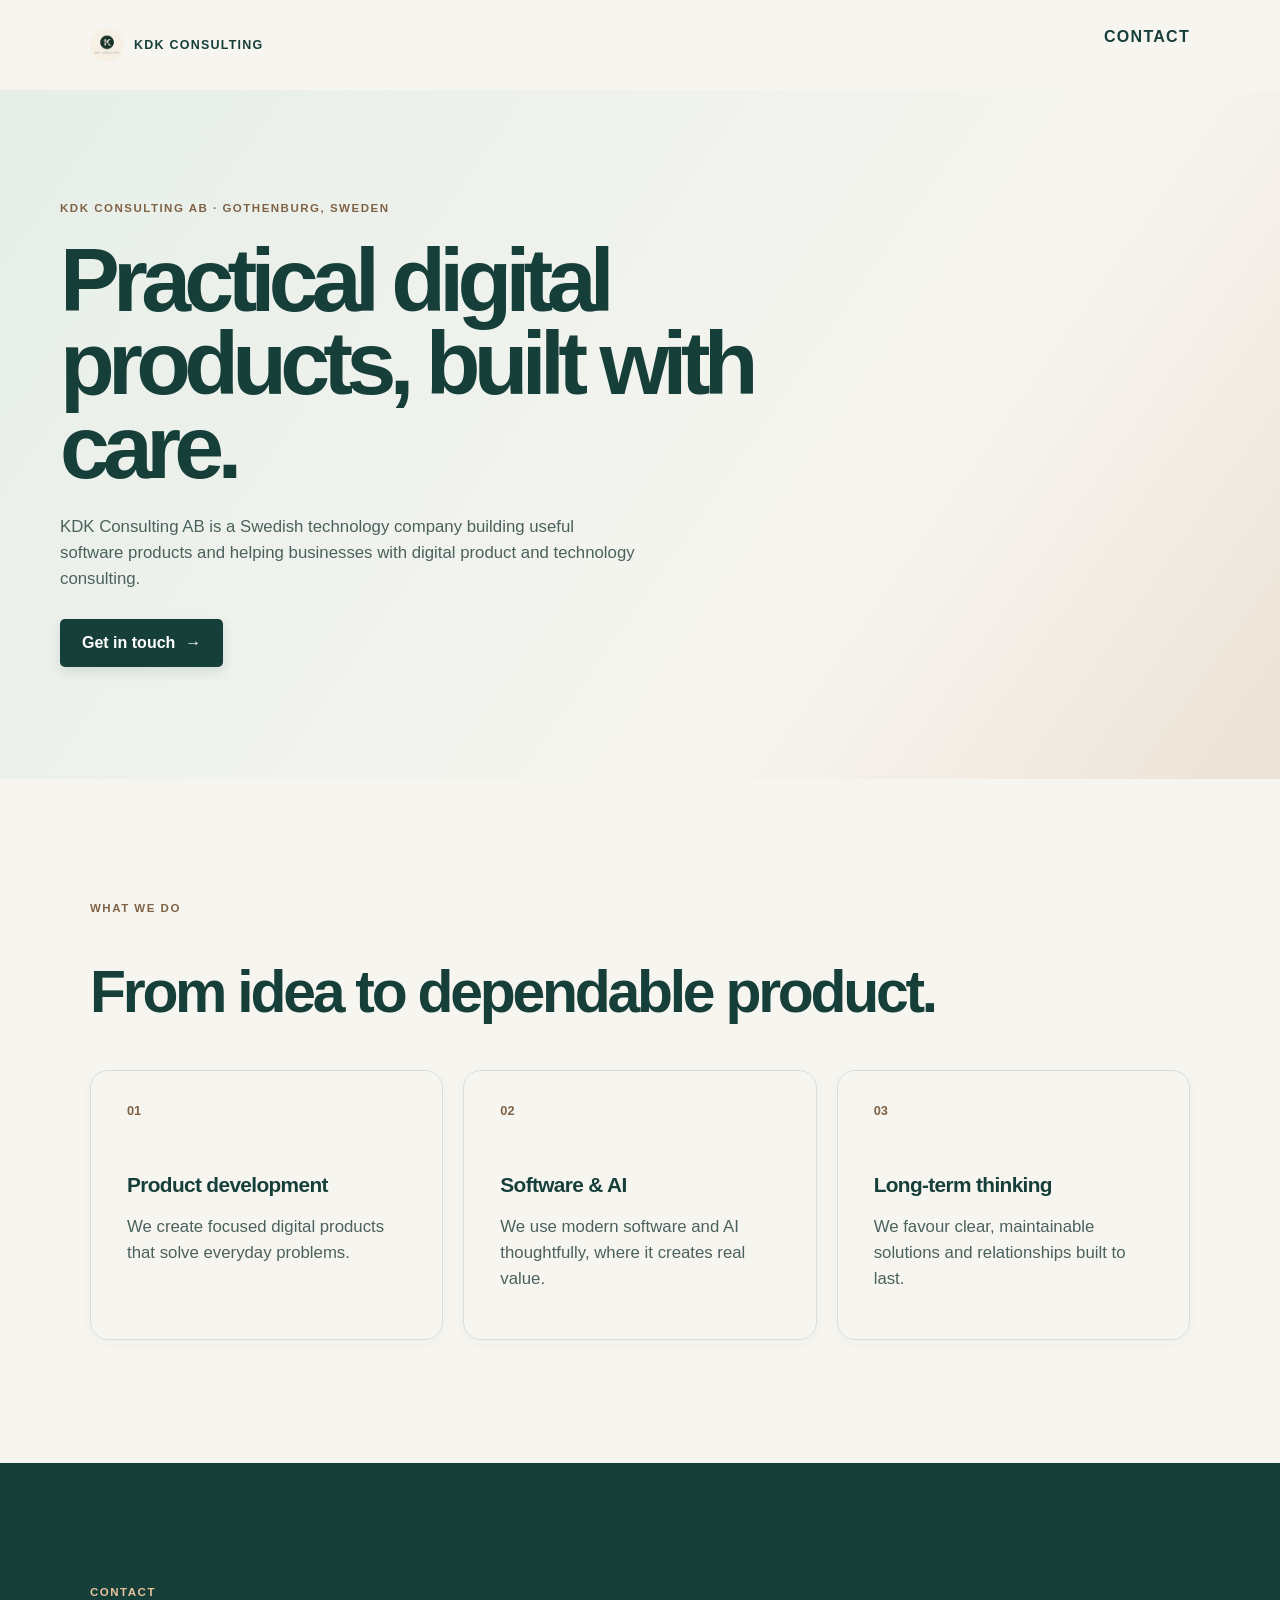
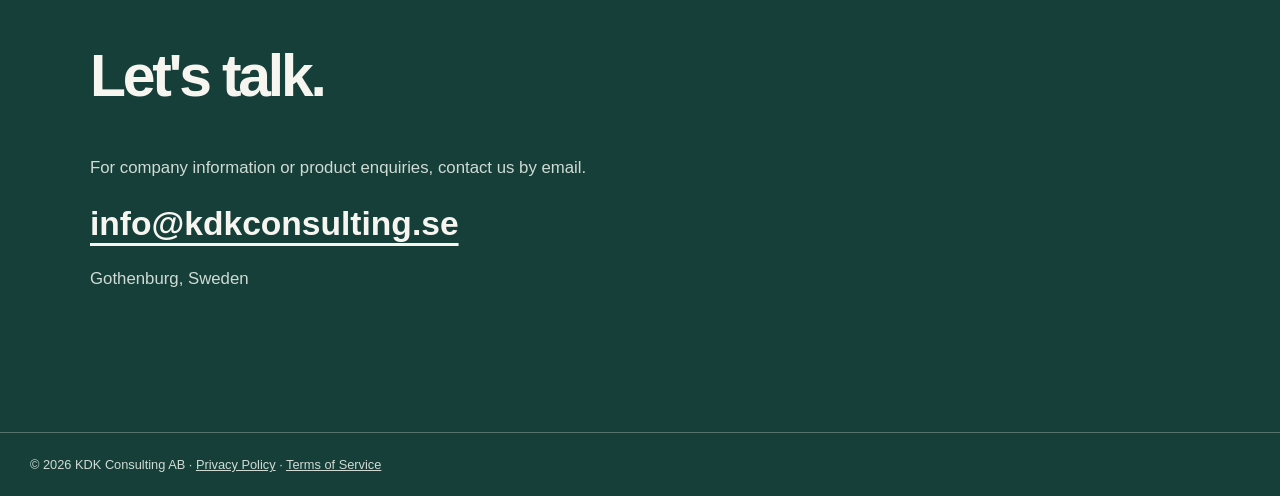
==== docs/index.html @ 3d592407 "Increase service card depth and spacing" ====
<!doctype html>
<html lang="en">
  <head>
    <meta charset="utf-8" />
    <meta name="viewport" content="width=device-width, initial-scale=1" />
    <meta name="description" content="KDK Consulting AB builds practical digital products and provides technology consulting." />
    <title>KDK Consulting AB</title>
    <style>
      :root { color: #173f3a; background: #f7f5f0; font-family: Arial, Helvetica, sans-serif; }
      * { box-sizing: border-box; } html { scroll-behavior: smooth; } body { margin: 0; } .wrap { max-width: 1160px; margin: auto; padding: 28px 30px; }
      nav { position: sticky; top: 0; z-index: 10; display: flex; justify-content: space-between; font-weight: 800; letter-spacing: .08em; transition: background-color 250ms ease, border-color 250ms ease, backdrop-filter 250ms ease, box-shadow 250ms ease; } nav a { color: inherit; text-decoration: none; } .brand{align-items:center;display:inline-flex;gap:10px;font-size:.78rem;letter-spacing:.1em;text-transform:uppercase}.brand img{border-radius:50%;display:block;height:34px;object-fit:cover;width:34px}
      nav.is-scrolled { background: rgb(247 245 240 / 88%); border-bottom: 1px solid rgb(23 63 58 / 15%); box-shadow: 0 10px 30px rgb(23 63 58 / 8%); backdrop-filter: blur(16px); }
      header { min-height: 590px; padding: 112px 30px; background: linear-gradient(125deg,#e6eee8 0%,#f7f5f0 58%,#e7d9c8 100%); background-size: 116% 116%; animation: gradient-drift 18s ease-in-out infinite alternate; }
      header .wrap { padding: 0; } .eyebrow { color: #806346; font-size: .72rem; font-weight: 800; letter-spacing: .13em; }
      h1 { font-size: clamp(3.4rem,7vw,6.4rem); letter-spacing: -.075em; line-height: .93; max-width: 760px; margin: 25px 0; }
      h2 { font-size: clamp(2.2rem,4.6vw,4rem); letter-spacing: -.055em; line-height: 1; } p { color: #4b615e; font-size: 1.05rem; line-height: 1.55; max-width: 580px; }
      .button { align-items:center; display:inline-flex; gap:10px; background:#173f3a; color:white; padding:15px 22px; border-radius:5px; font-weight:700; text-decoration:none; margin-top:10px; box-shadow: 0 5px 12px rgb(23 63 58 / 12%); transition: transform 180ms ease, background-color 180ms ease, box-shadow 180ms ease; }
      .button-arrow { display:inline-block; transition: transform 180ms ease; }.button:hover, .button:focus-visible { background:#10342f; box-shadow: 0 12px 22px rgb(23 63 58 / 23%); transform: translateY(-3px); }.button:hover .button-arrow, .button:focus-visible .button-arrow { transform: translateX(5px); }
      section { padding: 95px 30px; } .grid { display:grid; grid-template-columns:repeat(3,1fr); gap:20px; margin-top:28px; }
      article { min-height:220px; padding:30px 36px; background:rgb(247 245 240 / 70%); border:1px solid #d7ded8; border-radius:18px; box-shadow: 0 4px 14px rgb(23 63 58 / 3%); transition: transform 220ms cubic-bezier(.22,1,.36,1), box-shadow 220ms ease, background-color 220ms ease, border-color 220ms ease; }
      article:hover { background:#fffdfa; border-color:rgb(23 63 58 / 16%); box-shadow: 0 22px 44px rgb(23 63 58 / 15%); transform: translateY(-6px); }
      article span{color:#806346;font-weight:800;font-size:.8rem} h3{margin:54px 0 12px;font-size:1.3rem;letter-spacing:-.03em}
      #contact { background:#173f3a; color:#f7f5f0; } #contact p { color:#cfdbd3; } #contact .eyebrow{color:#e7c39e} .email{color:#f7f5f0;font-size:clamp(1.35rem,3vw,2.1rem);font-weight:700;text-underline-offset:8px}
      footer{background:#173f3a;border-top:1px solid #58726c;color:#cfdbd3;padding:24px 30px;font-size:.8rem}
      .hero-nav, .hero-eyebrow, .hero-headline, .hero-copy, .hero-cta { opacity: 0; animation-fill-mode: both; animation-timing-function: cubic-bezier(.22,1,.36,1); }
      .hero-nav { animation: nav-in 500ms cubic-bezier(.22,1,.36,1) forwards; }
      .hero-eyebrow { animation: hero-rise 700ms cubic-bezier(.22,1,.36,1) 40ms forwards; }
      .hero-headline { animation: hero-headline-in 700ms cubic-bezier(.22,1,.36,1) 80ms forwards; }
      .hero-copy { animation: hero-copy-in 600ms cubic-bezier(.22,1,.36,1) 220ms forwards; }
      .hero-cta { animation: cta-in 500ms cubic-bezier(.22,1,.36,1) 340ms forwards; }
      .reveal { opacity: 0; transform: translateY(48px); transition: opacity 700ms cubic-bezier(.22,1,.36,1), transform 700ms cubic-bezier(.22,1,.36,1); }
      .reveal.is-visible { opacity: 1; transform: translateY(0); }
      .service-card.reveal { transition-delay: var(--reveal-delay, 0ms); }.service-card.reveal.is-visible { transition-delay: 0ms; }.service-card:nth-child(2) { --reveal-delay: 120ms; }.service-card:nth-child(3) { --reveal-delay: 240ms; }
      @keyframes nav-in { from { opacity: 0; transform: translateY(-14px); } to { opacity: 1; transform: translateY(0); } }
      @keyframes hero-rise { from { opacity: 0; transform: translateY(28px); } to { opacity: 1; transform: translateY(0); } }
      @keyframes hero-headline-in { from { opacity: 0; transform: translateY(42px); } to { opacity: 1; transform: translateY(0); } }
      @keyframes hero-copy-in { from { opacity: 0; transform: translateY(28px); } to { opacity: 1; transform: translateY(0); } }
      @keyframes cta-in { from { opacity: 0; transform: translateY(18px) scale(.96); } to { opacity: 1; transform: translateY(0) scale(1); } }
      @keyframes gradient-drift { from { background-position: 42% 45%; } to { background-position: 58% 55%; } }
      @media (prefers-reduced-motion: reduce) { html { scroll-behavior: auto; } *, *::before, *::after { animation-duration: .01ms !important; animation-iteration-count: 1 !important; transition-duration: .01ms !important; } .hero-nav, .hero-eyebrow, .hero-headline, .hero-copy, .hero-cta, .reveal { opacity: 1; transform: none; } }
      @media(max-width:720px){header{min-height:530px;padding:82px 30px}.grid{grid-template-columns:1fr;gap:14px}article,article+article{padding:28px;min-height:170px}h3{margin-top:28px}}
    </style>
  </head>
  <body>
    <nav class="wrap hero-nav"><a class="brand" href="#top" aria-label="KDK Consulting home"><img src="kdk-logo.png" alt="KDK Consulting" /><span>KDK Consulting</span></a><a href="/contact.html">CONTACT</a></nav>
    <header id="top"><div class="wrap"><div class="eyebrow hero-eyebrow">KDK CONSULTING AB · GOTHENBURG, SWEDEN</div><h1 class="hero-headline">Practical digital products, built with care.</h1><p class="hero-copy">KDK Consulting AB is a Swedish technology company building useful software products and helping businesses with digital product and technology consulting.</p><a class="button hero-cta" href="#contact"><span>Get in touch</span><span class="button-arrow" aria-hidden="true">→</span></a></div></header>
    <section><div class="wrap reveal"><div class="eyebrow">WHAT WE DO</div><h2>From idea to dependable product.</h2><div class="grid"><article class="service-card reveal"><span>01</span><h3>Product development</h3><p>We create focused digital products that solve everyday problems.</p></article><article class="service-card reveal"><span>02</span><h3>Software &amp; AI</h3><p>We use modern software and AI thoughtfully, where it creates real value.</p></article><article class="service-card reveal"><span>03</span><h3>Long-term thinking</h3><p>We favour clear, maintainable solutions and relationships built to last.</p></article></div></div></section>
    <section id="contact"><div class="wrap reveal"><div class="eyebrow">CONTACT</div><h2>Let&apos;s talk.</h2><p>For company information or product enquiries, contact us by email.</p><p><a class="email" href="mailto:info@kdkconsulting.se">info@kdkconsulting.se</a></p><p>Gothenburg, Sweden</p></div></section>
    <footer>© 2026 KDK Consulting AB · <a href="/privacy.html" style="color:inherit">Privacy Policy</a> · <a href="/terms.html" style="color:inherit">Terms of Service</a></footer>
    <script>
      const nav = document.querySelector('nav');
      const updateNav = () => nav.classList.toggle('is-scrolled', window.scrollY > 12);
      updateNav();
      window.addEventListener('scroll', updateNav, { passive: true });

      const reduceMotion = window.matchMedia('(prefers-reduced-motion: reduce)').matches;
      if (!reduceMotion && 'IntersectionObserver' in window) {
        const observer = new IntersectionObserver((entries, currentObserver) => {
          entries.forEach((entry) => {
            if (entry.isIntersecting) {
              entry.target.classList.add('is-visible');
              currentObserver.unobserve(entry.target);
            }
          });
        }, { threshold: 0.2 });
        document.querySelectorAll('.reveal').forEach((section) => observer.observe(section));
      } else {
        document.querySelectorAll('.reveal').forEach((section) => section.classList.add('is-visible'));
      }
    </script>
  </body>
</html>
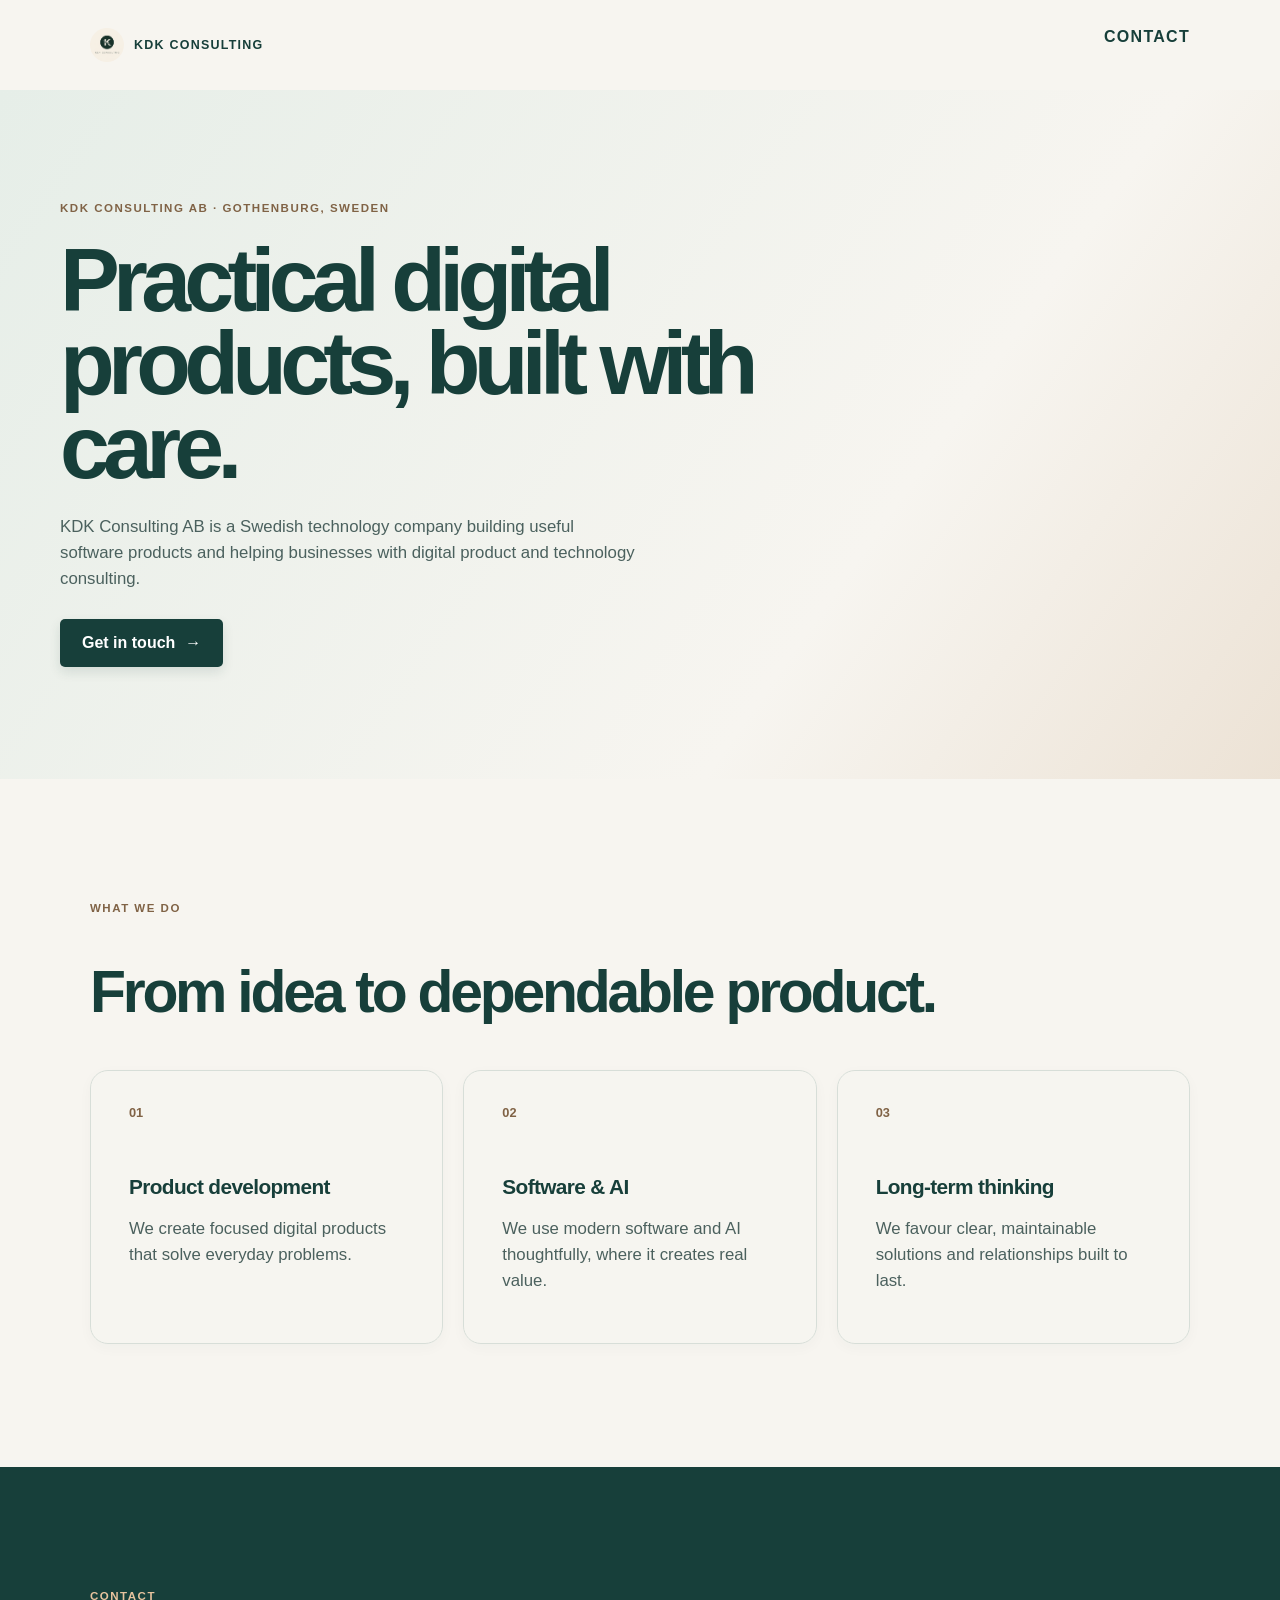
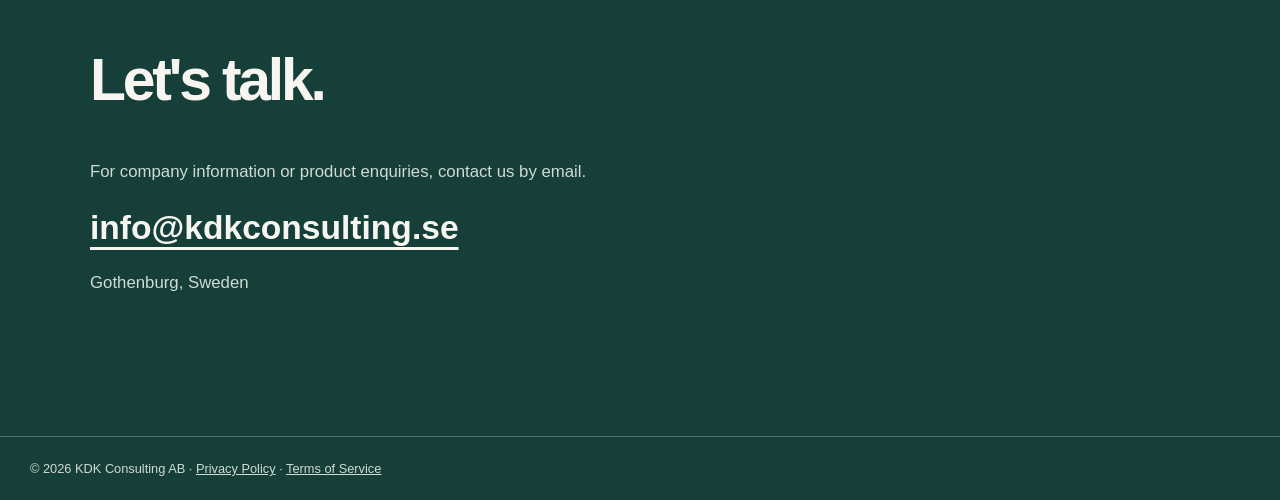
==== commit e5fd1959: "Refine service card interaction" ====
--- a/docs/index.html
+++ b/docs/index.html
@@ -17,8 +17,8 @@
       .button { align-items:center; display:inline-flex; gap:10px; background:#173f3a; color:white; padding:15px 22px; border-radius:5px; font-weight:700; text-decoration:none; margin-top:10px; box-shadow: 0 5px 12px rgb(23 63 58 / 12%); transition: transform 180ms ease, background-color 180ms ease, box-shadow 180ms ease; }
       .button-arrow { display:inline-block; transition: transform 180ms ease; }.button:hover, .button:focus-visible { background:#10342f; box-shadow: 0 12px 22px rgb(23 63 58 / 23%); transform: translateY(-3px); }.button:hover .button-arrow, .button:focus-visible .button-arrow { transform: translateX(5px); }
       section { padding: 95px 30px; } .grid { display:grid; grid-template-columns:repeat(3,1fr); gap:20px; margin-top:28px; }
-      article { min-height:220px; padding:30px 36px; background:rgb(247 245 240 / 70%); border:1px solid #d7ded8; border-radius:18px; box-shadow: 0 4px 14px rgb(23 63 58 / 3%); transition: transform 220ms cubic-bezier(.22,1,.36,1), box-shadow 220ms ease, background-color 220ms ease, border-color 220ms ease; }
-      article:hover { background:#fffdfa; border-color:rgb(23 63 58 / 16%); box-shadow: 0 22px 44px rgb(23 63 58 / 15%); transform: translateY(-6px); }
+      article { min-height:220px; padding:32px 38px; background:rgb(247 245 240 / 78%); border:1px solid #d7ded8; border-radius:18px; box-shadow: 0 4px 14px rgb(23 63 58 / 3%); transition: box-shadow 220ms ease, background-color 220ms ease, border-color 220ms ease; }
+      article:hover { background:#fffdfa; border-color:rgb(23 63 58 / 18%); box-shadow: 0 14px 34px rgb(23 63 58 / 10%); }
       article span{color:#806346;font-weight:800;font-size:.8rem} h3{margin:54px 0 12px;font-size:1.3rem;letter-spacing:-.03em}
       #contact { background:#173f3a; color:#f7f5f0; } #contact p { color:#cfdbd3; } #contact .eyebrow{color:#e7c39e} .email{color:#f7f5f0;font-size:clamp(1.35rem,3vw,2.1rem);font-weight:700;text-underline-offset:8px}
       footer{background:#173f3a;border-top:1px solid #58726c;color:#cfdbd3;padding:24px 30px;font-size:.8rem}
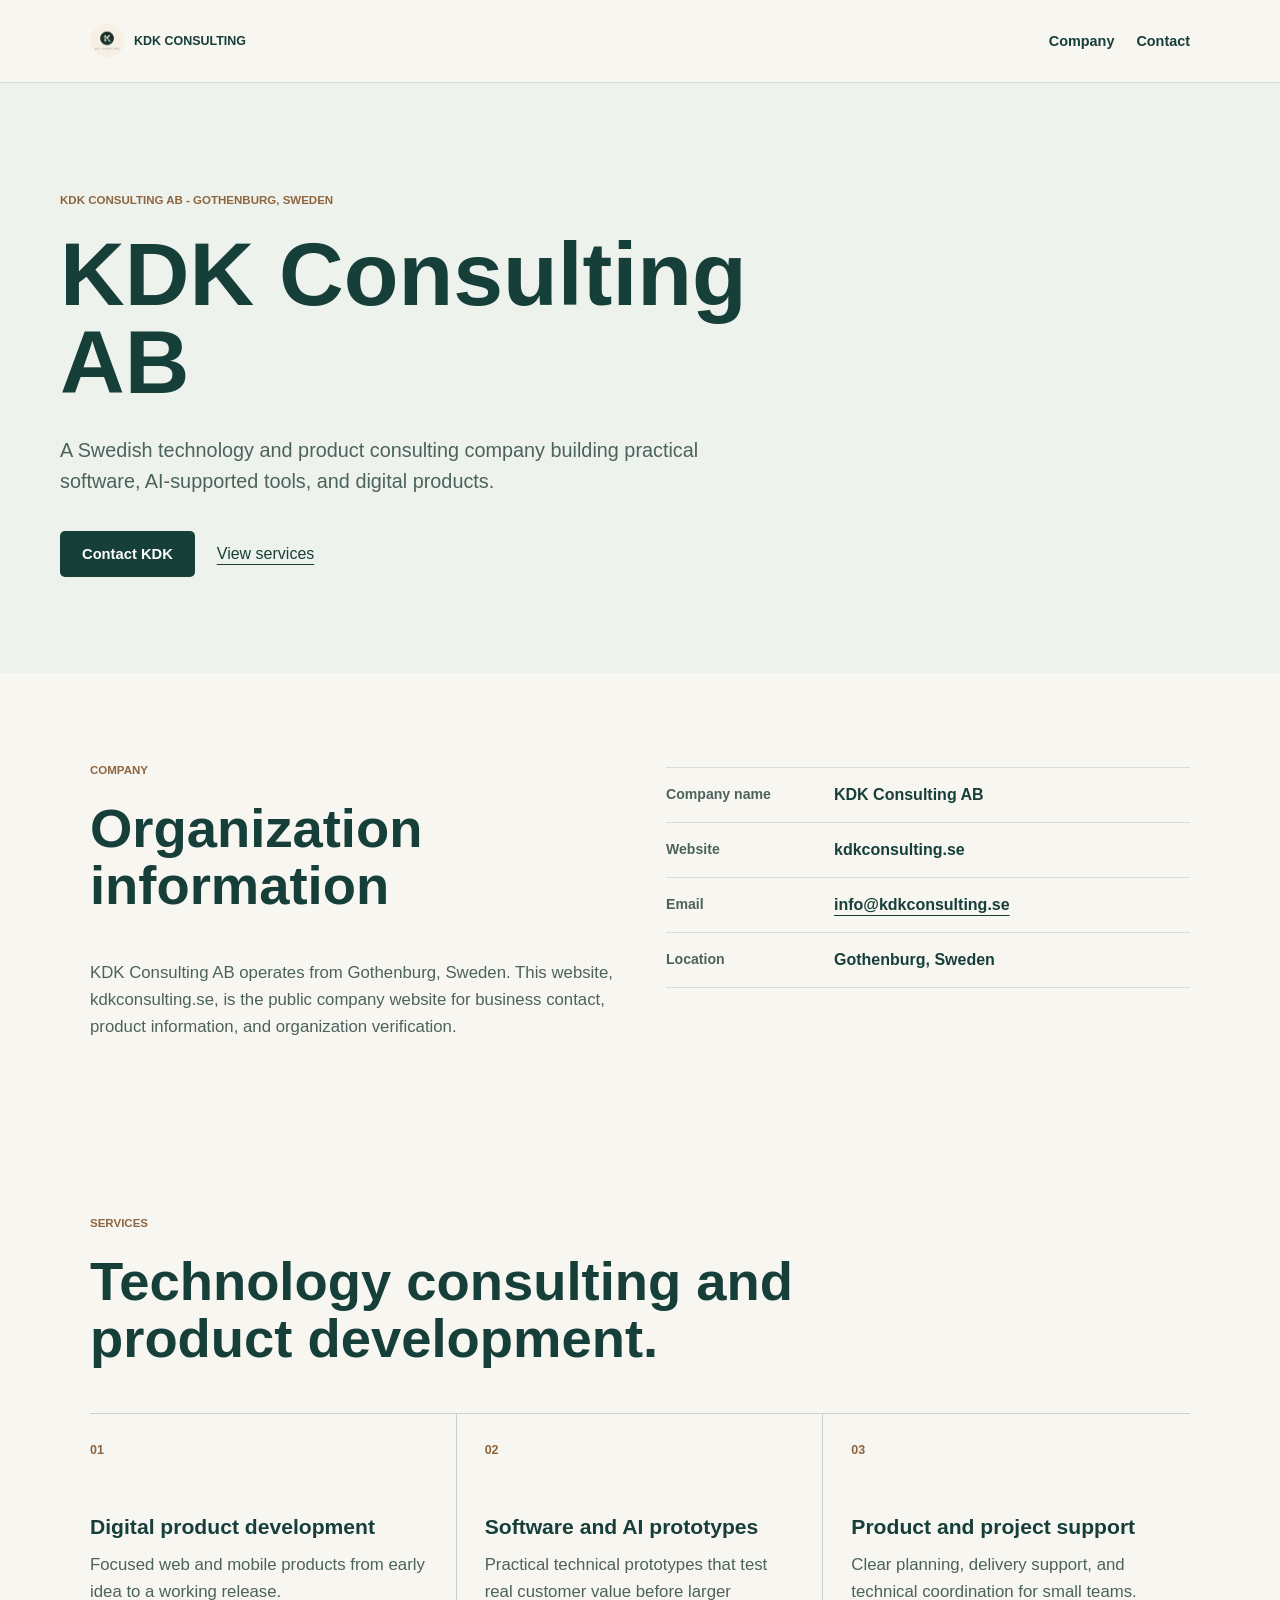
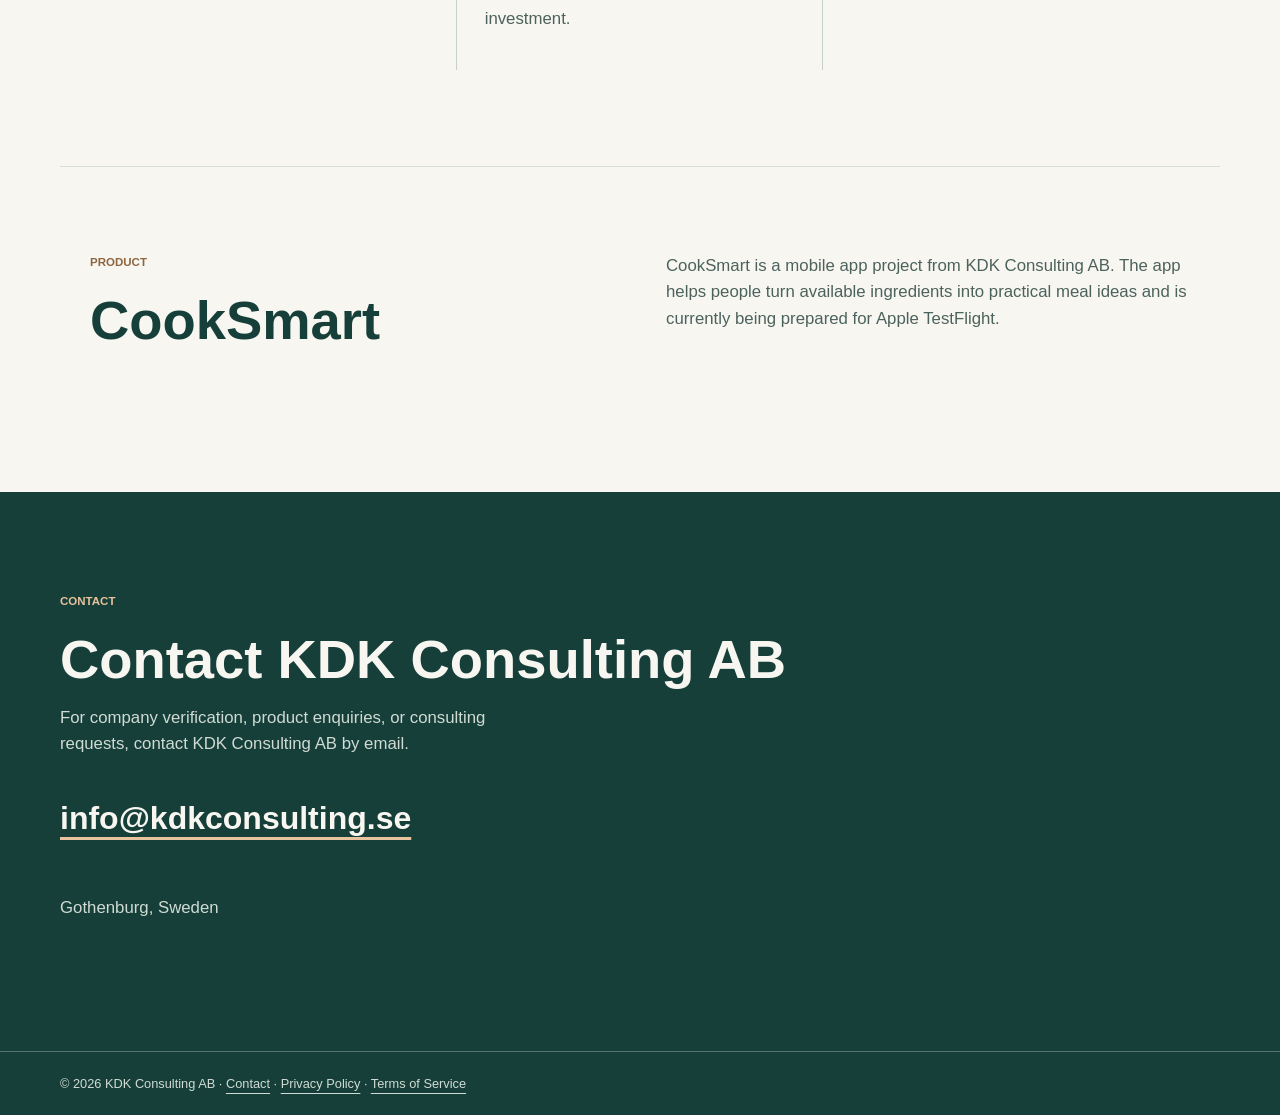
==== commit 57dd31e3: "Improve KDK company website" ====
--- a/docs/index.html
+++ b/docs/index.html
@@ -3,70 +3,268 @@
   <head>
     <meta charset="utf-8" />
     <meta name="viewport" content="width=device-width, initial-scale=1" />
-    <meta name="description" content="KDK Consulting AB builds practical digital products and provides technology consulting." />
+    <meta name="description" content="Public company website for KDK Consulting AB, a Swedish technology and product consulting company based in Gothenburg." />
     <title>KDK Consulting AB</title>
     <style>
-      :root { color: #173f3a; background: #f7f5f0; font-family: Arial, Helvetica, sans-serif; }
-      * { box-sizing: border-box; } html { scroll-behavior: smooth; } body { margin: 0; } .wrap { max-width: 1160px; margin: auto; padding: 28px 30px; }
-      nav { position: sticky; top: 0; z-index: 10; display: flex; justify-content: space-between; font-weight: 800; letter-spacing: .08em; transition: background-color 250ms ease, border-color 250ms ease, backdrop-filter 250ms ease, box-shadow 250ms ease; } nav a { color: inherit; text-decoration: none; } .brand{align-items:center;display:inline-flex;gap:10px;font-size:.78rem;letter-spacing:.1em;text-transform:uppercase}.brand img{border-radius:50%;display:block;height:34px;object-fit:cover;width:34px}
-      nav.is-scrolled { background: rgb(247 245 240 / 88%); border-bottom: 1px solid rgb(23 63 58 / 15%); box-shadow: 0 10px 30px rgb(23 63 58 / 8%); backdrop-filter: blur(16px); }
-      header { min-height: 590px; padding: 112px 30px; background: linear-gradient(125deg,#e6eee8 0%,#f7f5f0 58%,#e7d9c8 100%); background-size: 116% 116%; animation: gradient-drift 18s ease-in-out infinite alternate; }
-      header .wrap { padding: 0; } .eyebrow { color: #806346; font-size: .72rem; font-weight: 800; letter-spacing: .13em; }
-      h1 { font-size: clamp(3.4rem,7vw,6.4rem); letter-spacing: -.075em; line-height: .93; max-width: 760px; margin: 25px 0; }
-      h2 { font-size: clamp(2.2rem,4.6vw,4rem); letter-spacing: -.055em; line-height: 1; } p { color: #4b615e; font-size: 1.05rem; line-height: 1.55; max-width: 580px; }
-      .button { align-items:center; display:inline-flex; gap:10px; background:#173f3a; color:white; padding:15px 22px; border-radius:5px; font-weight:700; text-decoration:none; margin-top:10px; box-shadow: 0 5px 12px rgb(23 63 58 / 12%); transition: transform 180ms ease, background-color 180ms ease, box-shadow 180ms ease; }
-      .button-arrow { display:inline-block; transition: transform 180ms ease; }.button:hover, .button:focus-visible { background:#10342f; box-shadow: 0 12px 22px rgb(23 63 58 / 23%); transform: translateY(-3px); }.button:hover .button-arrow, .button:focus-visible .button-arrow { transform: translateX(5px); }
-      section { padding: 95px 30px; } .grid { display:grid; grid-template-columns:repeat(3,1fr); gap:20px; margin-top:28px; }
-      article { min-height:220px; padding:32px 38px; background:rgb(247 245 240 / 78%); border:1px solid #d7ded8; border-radius:18px; box-shadow: 0 4px 14px rgb(23 63 58 / 3%); transition: box-shadow 220ms ease, background-color 220ms ease, border-color 220ms ease; }
-      article:hover { background:#fffdfa; border-color:rgb(23 63 58 / 18%); box-shadow: 0 14px 34px rgb(23 63 58 / 10%); }
-      article span{color:#806346;font-weight:800;font-size:.8rem} h3{margin:54px 0 12px;font-size:1.3rem;letter-spacing:-.03em}
-      #contact { background:#173f3a; color:#f7f5f0; } #contact p { color:#cfdbd3; } #contact .eyebrow{color:#e7c39e} .email{color:#f7f5f0;font-size:clamp(1.35rem,3vw,2.1rem);font-weight:700;text-underline-offset:8px}
-      footer{background:#173f3a;border-top:1px solid #58726c;color:#cfdbd3;padding:24px 30px;font-size:.8rem}
-      .hero-nav, .hero-eyebrow, .hero-headline, .hero-copy, .hero-cta { opacity: 0; animation-fill-mode: both; animation-timing-function: cubic-bezier(.22,1,.36,1); }
-      .hero-nav { animation: nav-in 500ms cubic-bezier(.22,1,.36,1) forwards; }
-      .hero-eyebrow { animation: hero-rise 700ms cubic-bezier(.22,1,.36,1) 40ms forwards; }
-      .hero-headline { animation: hero-headline-in 700ms cubic-bezier(.22,1,.36,1) 80ms forwards; }
-      .hero-copy { animation: hero-copy-in 600ms cubic-bezier(.22,1,.36,1) 220ms forwards; }
-      .hero-cta { animation: cta-in 500ms cubic-bezier(.22,1,.36,1) 340ms forwards; }
-      .reveal { opacity: 0; transform: translateY(48px); transition: opacity 700ms cubic-bezier(.22,1,.36,1), transform 700ms cubic-bezier(.22,1,.36,1); }
-      .reveal.is-visible { opacity: 1; transform: translateY(0); }
-      .service-card.reveal { transition-delay: var(--reveal-delay, 0ms); }.service-card.reveal.is-visible { transition-delay: 0ms; }.service-card:nth-child(2) { --reveal-delay: 120ms; }.service-card:nth-child(3) { --reveal-delay: 240ms; }
-      @keyframes nav-in { from { opacity: 0; transform: translateY(-14px); } to { opacity: 1; transform: translateY(0); } }
-      @keyframes hero-rise { from { opacity: 0; transform: translateY(28px); } to { opacity: 1; transform: translateY(0); } }
-      @keyframes hero-headline-in { from { opacity: 0; transform: translateY(42px); } to { opacity: 1; transform: translateY(0); } }
-      @keyframes hero-copy-in { from { opacity: 0; transform: translateY(28px); } to { opacity: 1; transform: translateY(0); } }
-      @keyframes cta-in { from { opacity: 0; transform: translateY(18px) scale(.96); } to { opacity: 1; transform: translateY(0) scale(1); } }
-      @keyframes gradient-drift { from { background-position: 42% 45%; } to { background-position: 58% 55%; } }
-      @media (prefers-reduced-motion: reduce) { html { scroll-behavior: auto; } *, *::before, *::after { animation-duration: .01ms !important; animation-iteration-count: 1 !important; transition-duration: .01ms !important; } .hero-nav, .hero-eyebrow, .hero-headline, .hero-copy, .hero-cta, .reveal { opacity: 1; transform: none; } }
-      @media(max-width:720px){header{min-height:530px;padding:82px 30px}.grid{grid-template-columns:1fr;gap:14px}article,article+article{padding:28px;min-height:170px}h3{margin-top:28px}}
+      :root {
+        color: #173f3a;
+        background: #f8f6f1;
+        font-family: Arial, Helvetica, sans-serif;
+        --muted: #4c625d;
+        --line: #d7ded8;
+        --accent: #8d653f;
+      }
+      * { box-sizing: border-box; }
+      html { scroll-behavior: smooth; }
+      body { margin: 0; }
+      a { color: inherit; text-underline-offset: 5px; }
+      nav {
+        align-items: center;
+        display: flex;
+        justify-content: space-between;
+        margin: auto;
+        max-width: 1160px;
+        padding: 24px 30px;
+      }
+      .brand {
+        align-items: center;
+        display: inline-flex;
+        gap: 10px;
+        font-size: .78rem;
+        font-weight: 800;
+        text-decoration: none;
+        text-transform: uppercase;
+      }
+      .brand img {
+        border-radius: 50%;
+        display: block;
+        height: 34px;
+        object-fit: cover;
+        width: 34px;
+      }
+      .nav-actions { align-items: center; display: flex; gap: 22px; }
+      .nav-actions a { font-size: .9rem; font-weight: 700; text-decoration: none; }
+      header {
+        background: #eef2ec;
+        border-top: 1px solid var(--line);
+        min-height: 560px;
+        padding: 108px 30px 96px;
+      }
+      .wrap, header > div, section, footer > div {
+        margin-left: auto;
+        margin-right: auto;
+        max-width: 1160px;
+      }
+      .eyebrow {
+        color: var(--accent);
+        font-size: .72rem;
+        font-weight: 800;
+        margin: 0 0 22px;
+        text-transform: uppercase;
+      }
+      h1, h2, h3, p { margin-top: 0; }
+      h1 {
+        font-size: 5.6rem;
+        line-height: .98;
+        margin-bottom: 28px;
+        max-width: 780px;
+      }
+      h2 {
+        font-size: 3.4rem;
+        line-height: 1.04;
+        margin-bottom: 46px;
+        max-width: 760px;
+      }
+      h3 { font-size: 1.32rem; margin: 57px 0 13px; }
+      p { color: var(--muted); font-size: 1.05rem; line-height: 1.6; }
+      .intro {
+        color: var(--muted);
+        font-size: 1.24rem;
+        line-height: 1.55;
+        margin-bottom: 34px;
+        max-width: 640px;
+      }
+      .hero-actions { align-items: center; display: flex; flex-wrap: wrap; gap: 22px; }
+      .button {
+        background: #173f3a;
+        border-radius: 5px;
+        color: white;
+        display: inline-block;
+        font-size: .92rem;
+        font-weight: 700;
+        padding: 15px 22px;
+        text-decoration: none;
+      }
+      .company {
+        display: grid;
+        gap: 52px;
+        grid-template-columns: 1fr 1fr;
+        padding: 88px 30px 72px;
+      }
+      .company p, .product p { max-width: 620px; }
+      .facts { border-top: 1px solid var(--line); margin: 6px 0 0; }
+      .facts div {
+        border-bottom: 1px solid var(--line);
+        display: grid;
+        gap: 18px;
+        grid-template-columns: 150px 1fr;
+        padding: 18px 0;
+      }
+      .facts dt { color: var(--muted); font-size: .88rem; font-weight: 700; }
+      .facts dd { font-size: 1rem; font-weight: 800; margin: 0; }
+      .services { padding: 84px 30px 96px; }
+      .service-grid {
+        border-top: 1px solid #c7d1c9;
+        display: grid;
+        grid-template-columns: repeat(3, 1fr);
+      }
+      .service-grid article {
+        border-right: 1px solid #c7d1c9;
+        min-height: 245px;
+        padding: 26px 28px 20px 0;
+      }
+      .service-grid article + article { padding-left: 28px; }
+      .service-grid article:last-child { border-right: 0; }
+      .service-grid span { color: var(--accent); font-size: .78rem; font-weight: 800; }
+      .product {
+        border-top: 1px solid var(--line);
+        display: grid;
+        gap: 52px;
+        grid-template-columns: 1fr 1fr;
+        padding: 86px 30px 96px;
+      }
+      #contact {
+        background: #173f3a;
+        color: #f8f6f1;
+        margin: 0;
+        max-width: none;
+        padding: 100px 30px 112px;
+      }
+      #contact > * { margin-left: auto; margin-right: auto; max-width: 1160px; }
+      #contact .eyebrow { color: #e7c39e; }
+      #contact h2 { margin-bottom: 16px; }
+      #contact p { color: #cfdbd3; max-width: 440px; }
+      .email {
+        color: #f8f6f1;
+        display: inline-block;
+        font-size: 2rem;
+        font-weight: 700;
+        margin: 18px auto 34px;
+        text-decoration-color: #e7c39e;
+        text-underline-offset: 8px;
+      }
+      footer {
+        background: #173f3a;
+        border-top: 1px solid #58726c;
+        color: #cfdbd3;
+        font-size: .8rem;
+        padding: 24px 30px;
+      }
+      @media (max-width: 720px) {
+        nav { padding: 20px 24px; }
+        .nav-actions { gap: 14px; }
+        .brand span { display: none; }
+        header { min-height: 500px; padding: 82px 24px 76px; }
+        h1 { font-size: 3.4rem; }
+        h2 { font-size: 2.3rem; }
+        .intro { font-size: 1.12rem; }
+        .company, .product { grid-template-columns: 1fr; gap: 28px; padding: 68px 24px 58px; }
+        .facts div { grid-template-columns: 1fr; gap: 6px; }
+        .services { padding: 68px 24px 76px; }
+        .service-grid { grid-template-columns: 1fr; }
+        .service-grid article, .service-grid article + article {
+          border-bottom: 1px solid #c7d1c9;
+          border-right: 0;
+          min-height: 180px;
+          padding: 24px 0;
+        }
+        .service-grid article:last-child { border-bottom: 0; }
+        h3 { margin-top: 28px; }
+        #contact { padding: 76px 24px 88px; }
+        .email { font-size: 1.38rem; }
+      }
     </style>
   </head>
   <body>
-    <nav class="wrap hero-nav"><a class="brand" href="#top" aria-label="KDK Consulting home"><img src="kdk-logo.png" alt="KDK Consulting" /><span>KDK Consulting</span></a><a href="/contact.html">CONTACT</a></nav>
-    <header id="top"><div class="wrap"><div class="eyebrow hero-eyebrow">KDK CONSULTING AB · GOTHENBURG, SWEDEN</div><h1 class="hero-headline">Practical digital products, built with care.</h1><p class="hero-copy">KDK Consulting AB is a Swedish technology company building useful software products and helping businesses with digital product and technology consulting.</p><a class="button hero-cta" href="#contact"><span>Get in touch</span><span class="button-arrow" aria-hidden="true">→</span></a></div></header>
-    <section><div class="wrap reveal"><div class="eyebrow">WHAT WE DO</div><h2>From idea to dependable product.</h2><div class="grid"><article class="service-card reveal"><span>01</span><h3>Product development</h3><p>We create focused digital products that solve everyday problems.</p></article><article class="service-card reveal"><span>02</span><h3>Software &amp; AI</h3><p>We use modern software and AI thoughtfully, where it creates real value.</p></article><article class="service-card reveal"><span>03</span><h3>Long-term thinking</h3><p>We favour clear, maintainable solutions and relationships built to last.</p></article></div></div></section>
-    <section id="contact"><div class="wrap reveal"><div class="eyebrow">CONTACT</div><h2>Let&apos;s talk.</h2><p>For company information or product enquiries, contact us by email.</p><p><a class="email" href="mailto:info@kdkconsulting.se">info@kdkconsulting.se</a></p><p>Gothenburg, Sweden</p></div></section>
-    <footer>© 2026 KDK Consulting AB · <a href="/privacy.html" style="color:inherit">Privacy Policy</a> · <a href="/terms.html" style="color:inherit">Terms of Service</a></footer>
-    <script>
-      const nav = document.querySelector('nav');
-      const updateNav = () => nav.classList.toggle('is-scrolled', window.scrollY > 12);
-      updateNav();
-      window.addEventListener('scroll', updateNav, { passive: true });
-
-      const reduceMotion = window.matchMedia('(prefers-reduced-motion: reduce)').matches;
-      if (!reduceMotion && 'IntersectionObserver' in window) {
-        const observer = new IntersectionObserver((entries, currentObserver) => {
-          entries.forEach((entry) => {
-            if (entry.isIntersecting) {
-              entry.target.classList.add('is-visible');
-              currentObserver.unobserve(entry.target);
-            }
-          });
-        }, { threshold: 0.2 });
-        document.querySelectorAll('.reveal').forEach((section) => observer.observe(section));
-      } else {
-        document.querySelectorAll('.reveal').forEach((section) => section.classList.add('is-visible'));
-      }
-    </script>
+    <nav>
+      <a class="brand" href="/" aria-label="KDK Consulting home">
+        <img src="kdk-logo.png" alt="KDK Consulting" />
+        <span>KDK Consulting</span>
+      </a>
+      <div class="nav-actions">
+        <a href="#company">Company</a>
+        <a href="#contact">Contact</a>
+      </div>
+    </nav>
+
+    <header id="top">
+      <div>
+        <p class="eyebrow">KDK Consulting AB - Gothenburg, Sweden</p>
+        <h1>KDK Consulting AB</h1>
+        <p class="intro">A Swedish technology and product consulting company building practical software, AI-supported tools, and digital products.</p>
+        <div class="hero-actions">
+          <a class="button" href="#contact">Contact KDK</a>
+          <a href="#work">View services</a>
+        </div>
+      </div>
+    </header>
+
+    <section id="company" class="company" aria-labelledby="company-heading">
+      <div>
+        <p class="eyebrow">Company</p>
+        <h2 id="company-heading">Organization information</h2>
+        <p>KDK Consulting AB operates from Gothenburg, Sweden. This website, kdkconsulting.se, is the public company website for business contact, product information, and organization verification.</p>
+      </div>
+      <dl class="facts" aria-label="Company facts">
+        <div><dt>Company name</dt><dd>KDK Consulting AB</dd></div>
+        <div><dt>Website</dt><dd>kdkconsulting.se</dd></div>
+        <div><dt>Email</dt><dd><a href="mailto:info@kdkconsulting.se">info@kdkconsulting.se</a></dd></div>
+        <div><dt>Location</dt><dd>Gothenburg, Sweden</dd></div>
+      </dl>
+    </section>
+
+    <section id="work" class="services" aria-labelledby="services-heading">
+      <p class="eyebrow">Services</p>
+      <h2 id="services-heading">Technology consulting and product development.</h2>
+      <div class="service-grid">
+        <article>
+          <span>01</span>
+          <h3>Digital product development</h3>
+          <p>Focused web and mobile products from early idea to a working release.</p>
+        </article>
+        <article>
+          <span>02</span>
+          <h3>Software and AI prototypes</h3>
+          <p>Practical technical prototypes that test real customer value before larger investment.</p>
+        </article>
+        <article>
+          <span>03</span>
+          <h3>Product and project support</h3>
+          <p>Clear planning, delivery support, and technical coordination for small teams.</p>
+        </article>
+      </div>
+    </section>
+
+    <section class="product" aria-labelledby="product-heading">
+      <div>
+        <p class="eyebrow">Product</p>
+        <h2 id="product-heading">CookSmart</h2>
+      </div>
+      <p>CookSmart is a mobile app project from KDK Consulting AB. The app helps people turn available ingredients into practical meal ideas and is currently being prepared for Apple TestFlight.</p>
+    </section>
+
+    <section id="contact" aria-labelledby="contact-heading">
+      <div>
+        <p class="eyebrow">Contact</p>
+        <h2 id="contact-heading">Contact KDK Consulting AB</h2>
+        <p>For company verification, product enquiries, or consulting requests, contact KDK Consulting AB by email.</p>
+        <p><a class="email" href="mailto:info@kdkconsulting.se">info@kdkconsulting.se</a></p>
+        <p>Gothenburg, Sweden</p>
+      </div>
+    </section>
+
+    <footer>
+      <div>© 2026 KDK Consulting AB · <a href="/contact.html">Contact</a> · <a href="/privacy.html">Privacy Policy</a> · <a href="/terms.html">Terms of Service</a></div>
+    </footer>
   </body>
 </html>
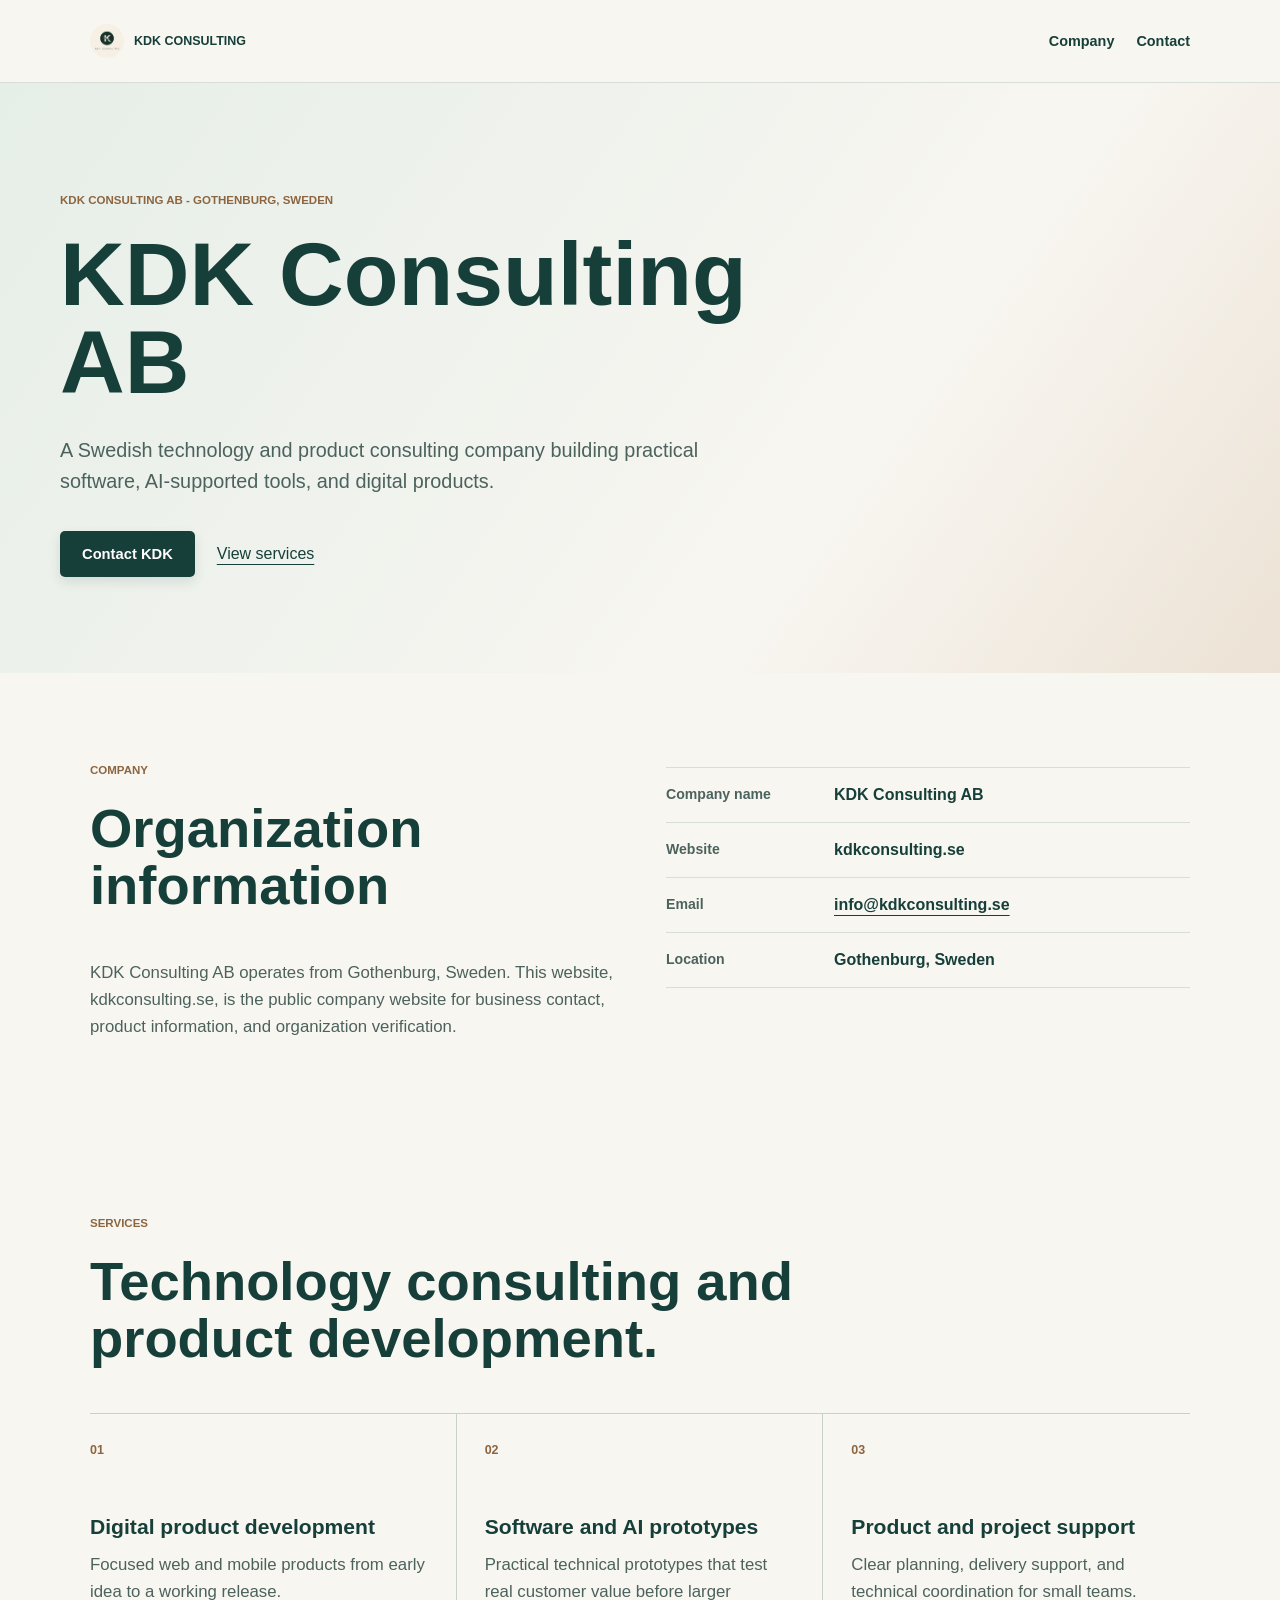
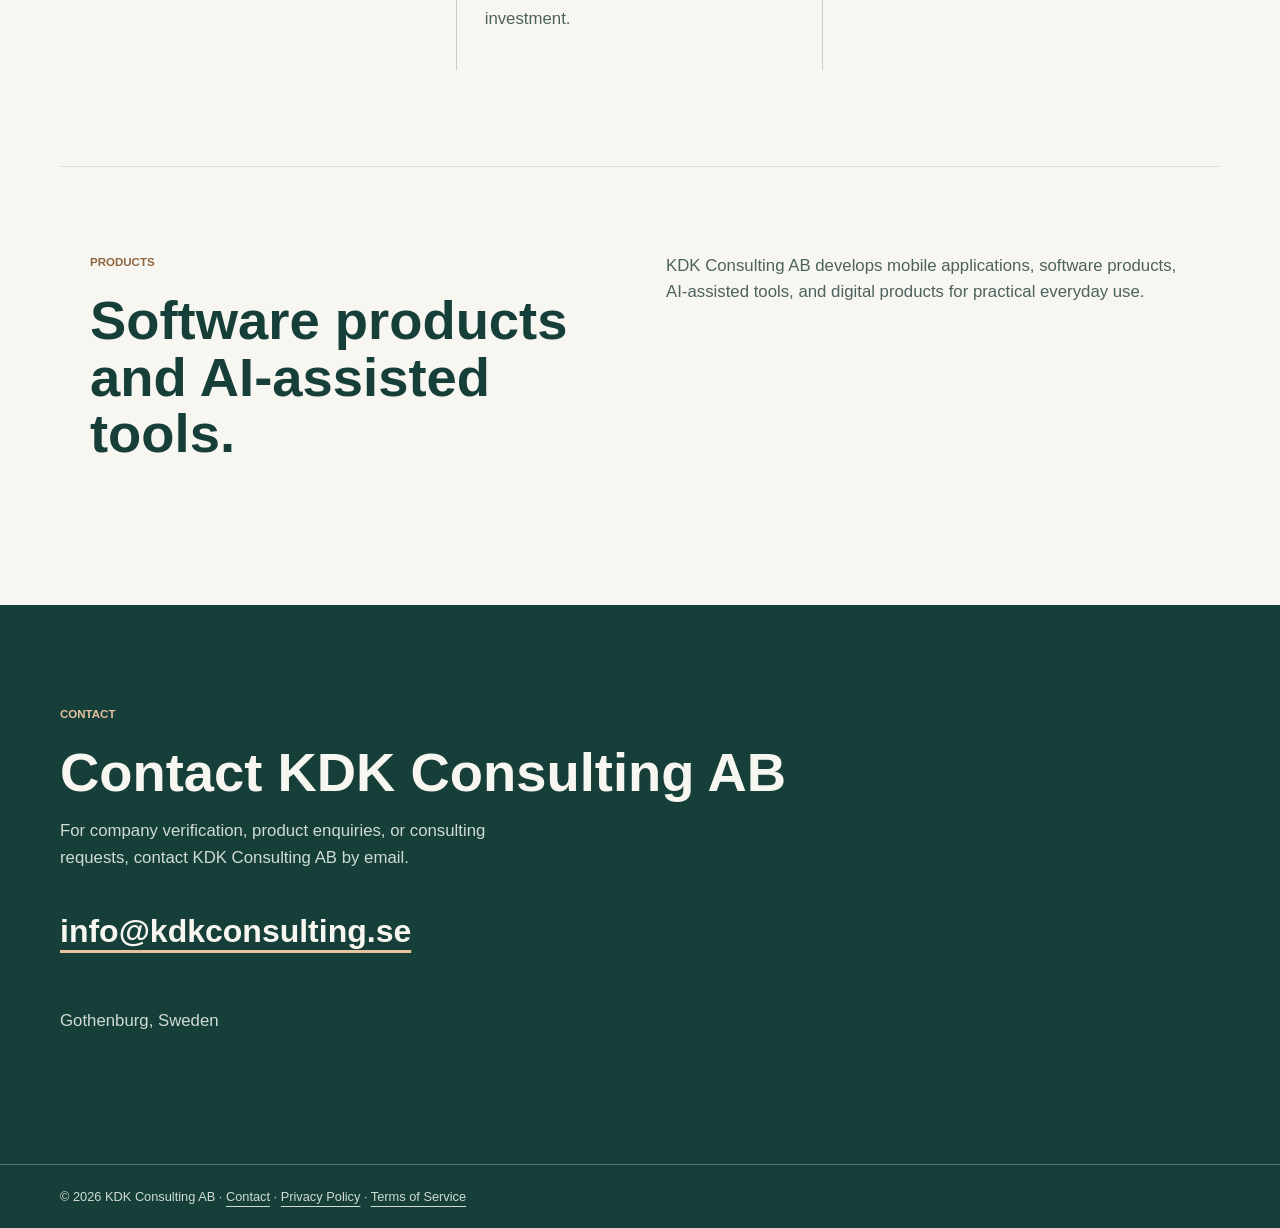
==== commit 5395f3c8: "Remove product reference and restore site motion" ====
--- a/docs/index.html
+++ b/docs/index.html
@@ -22,9 +22,21 @@
         align-items: center;
         display: flex;
         justify-content: space-between;
+        left: 0;
         margin: auto;
-        max-width: 1160px;
-        padding: 24px 30px;
+        max-width: none;
+        padding: 24px max(30px, calc((100vw - 1160px) / 2 + 30px));
+        position: sticky;
+        right: 0;
+        top: 0;
+        transition: background-color 250ms ease, border-color 250ms ease, backdrop-filter 250ms ease, box-shadow 250ms ease;
+        z-index: 10;
+      }
+      nav.is-scrolled {
+        background: rgb(248 246 241 / 88%);
+        border-bottom: 1px solid rgb(23 63 58 / 15%);
+        box-shadow: 0 10px 30px rgb(23 63 58 / 8%);
+        backdrop-filter: blur(16px);
       }
       .brand {
         align-items: center;
@@ -45,7 +57,8 @@
       .nav-actions { align-items: center; display: flex; gap: 22px; }
       .nav-actions a { font-size: .9rem; font-weight: 700; text-decoration: none; }
       header {
-        background: #eef2ec;
+        background: linear-gradient(125deg, #e6eee8 0%, #f8f6f1 58%, #e7d9c8 100%);
+        background-size: 115% 115%;
         border-top: 1px solid var(--line);
         min-height: 560px;
         padding: 108px 30px 96px;
@@ -94,6 +107,13 @@
         font-weight: 700;
         padding: 15px 22px;
         text-decoration: none;
+        box-shadow: 0 5px 12px rgb(23 63 58 / 12%);
+        transition: transform 200ms ease, background-color 200ms ease, box-shadow 200ms ease;
+      }
+      .button:hover, .button:focus-visible {
+        background: #10342f;
+        box-shadow: 0 12px 22px rgb(23 63 58 / 23%);
+        transform: translateY(-3px);
       }
       .company {
         display: grid;
@@ -122,6 +142,12 @@
         border-right: 1px solid #c7d1c9;
         min-height: 245px;
         padding: 26px 28px 20px 0;
+        transition: border-color 220ms ease, box-shadow 220ms ease, transform 220ms ease;
+      }
+      .service-grid article:hover {
+        border-color: rgb(23 63 58 / 28%);
+        box-shadow: 0 14px 34px rgb(23 63 58 / 10%);
+        transform: translateY(-5px);
       }
       .service-grid article + article { padding-left: 28px; }
       .service-grid article:last-child { border-right: 0; }
@@ -159,6 +185,60 @@
         color: #cfdbd3;
         font-size: .8rem;
         padding: 24px 30px;
+      }
+      .hero-eyebrow, .hero-headline, .hero-copy, .hero-cta {
+        animation-fill-mode: both;
+        animation-timing-function: cubic-bezier(.22, 1, .36, 1);
+      }
+      nav { animation: nav-in 500ms cubic-bezier(.22, 1, .36, 1) both; }
+      .hero-headline { animation: headline-in 750ms cubic-bezier(.22, 1, .36, 1) both; }
+      .hero-copy { animation: copy-in 650ms cubic-bezier(.22, 1, .36, 1) 140ms both; }
+      .hero-cta { animation: cta-in 550ms cubic-bezier(.22, 1, .36, 1) 280ms both; }
+      .motion-ready header { animation: gradient-drift 22s ease-in-out infinite alternate; }
+      .motion-ready .reveal, .motion-ready .reveal-item {
+        opacity: 0;
+        transform: translateY(50px);
+        transition: opacity 700ms cubic-bezier(.22, 1, .36, 1), transform 700ms cubic-bezier(.22, 1, .36, 1);
+      }
+      .motion-ready .reveal.is-visible, .motion-ready .reveal-item.is-visible {
+        opacity: 1;
+        transform: translateY(0);
+      }
+      .motion-ready .service-card.reveal-item.is-visible:hover { transform: translateY(-5px); }
+      .motion-ready .service-card.reveal-item:nth-child(2) { transition-delay: 110ms; }
+      .motion-ready .service-card.reveal-item:nth-child(3) { transition-delay: 220ms; }
+      .motion-ready .facts .reveal-item:nth-child(2) { transition-delay: 110ms; }
+      .motion-ready .facts .reveal-item:nth-child(3) { transition-delay: 220ms; }
+      .motion-ready .facts .reveal-item:nth-child(4) { transition-delay: 330ms; }
+      @keyframes nav-in {
+        from { opacity: 0; transform: translateY(-16px); }
+        to { opacity: 1; transform: translateY(0); }
+      }
+      @keyframes headline-in {
+        from { opacity: 0; transform: translateY(45px); }
+        to { opacity: 1; transform: translateY(0); }
+      }
+      @keyframes copy-in {
+        from { opacity: 0; transform: translateY(30px); }
+        to { opacity: 1; transform: translateY(0); }
+      }
+      @keyframes cta-in {
+        from { opacity: 0; transform: translateY(20px) scale(.96); }
+        to { opacity: 1; transform: translateY(0) scale(1); }
+      }
+      @keyframes gradient-drift {
+        from { background-position: 42% 45%; }
+        to { background-position: 57% 55%; }
+      }
+      @media (prefers-reduced-motion: reduce) {
+        html { scroll-behavior: auto; }
+        *, *::before, *::after {
+          animation-duration: .01ms !important;
+          animation-iteration-count: 1 !important;
+          transition-duration: .01ms !important;
+        }
+        .reveal, .reveal-item { opacity: 1 !important; transform: none !important; }
+        nav, .hero-eyebrow, .hero-headline, .hero-copy, .hero-cta, header { animation: none !important; }
       }
       @media (max-width: 720px) {
         nav { padding: 20px 24px; }
@@ -184,6 +264,11 @@
         .email { font-size: 1.38rem; }
       }
     </style>
+    <script>
+      if (!window.matchMedia('(prefers-reduced-motion: reduce)').matches) {
+        document.documentElement.classList.add('motion-ready');
+      }
+    </script>
   </head>
   <body>
     <nav>
@@ -199,45 +284,45 @@
 
     <header id="top">
       <div>
-        <p class="eyebrow">KDK Consulting AB - Gothenburg, Sweden</p>
-        <h1>KDK Consulting AB</h1>
-        <p class="intro">A Swedish technology and product consulting company building practical software, AI-supported tools, and digital products.</p>
-        <div class="hero-actions">
+        <p class="eyebrow hero-eyebrow">KDK Consulting AB - Gothenburg, Sweden</p>
+        <h1 class="hero-headline">KDK Consulting AB</h1>
+        <p class="intro hero-copy">A Swedish technology and product consulting company building practical software, AI-supported tools, and digital products.</p>
+        <div class="hero-actions hero-cta">
           <a class="button" href="#contact">Contact KDK</a>
           <a href="#work">View services</a>
         </div>
       </div>
     </header>
 
-    <section id="company" class="company" aria-labelledby="company-heading">
+    <section id="company" class="company reveal" aria-labelledby="company-heading">
       <div>
         <p class="eyebrow">Company</p>
         <h2 id="company-heading">Organization information</h2>
         <p>KDK Consulting AB operates from Gothenburg, Sweden. This website, kdkconsulting.se, is the public company website for business contact, product information, and organization verification.</p>
       </div>
       <dl class="facts" aria-label="Company facts">
-        <div><dt>Company name</dt><dd>KDK Consulting AB</dd></div>
-        <div><dt>Website</dt><dd>kdkconsulting.se</dd></div>
-        <div><dt>Email</dt><dd><a href="mailto:info@kdkconsulting.se">info@kdkconsulting.se</a></dd></div>
-        <div><dt>Location</dt><dd>Gothenburg, Sweden</dd></div>
+        <div class="reveal-item"><dt>Company name</dt><dd>KDK Consulting AB</dd></div>
+        <div class="reveal-item"><dt>Website</dt><dd>kdkconsulting.se</dd></div>
+        <div class="reveal-item"><dt>Email</dt><dd><a href="mailto:info@kdkconsulting.se">info@kdkconsulting.se</a></dd></div>
+        <div class="reveal-item"><dt>Location</dt><dd>Gothenburg, Sweden</dd></div>
       </dl>
     </section>
 
-    <section id="work" class="services" aria-labelledby="services-heading">
+    <section id="work" class="services reveal" aria-labelledby="services-heading">
       <p class="eyebrow">Services</p>
       <h2 id="services-heading">Technology consulting and product development.</h2>
       <div class="service-grid">
-        <article>
+        <article class="service-card reveal-item">
           <span>01</span>
           <h3>Digital product development</h3>
           <p>Focused web and mobile products from early idea to a working release.</p>
         </article>
-        <article>
+        <article class="service-card reveal-item">
           <span>02</span>
           <h3>Software and AI prototypes</h3>
           <p>Practical technical prototypes that test real customer value before larger investment.</p>
         </article>
-        <article>
+        <article class="service-card reveal-item">
           <span>03</span>
           <h3>Product and project support</h3>
           <p>Clear planning, delivery support, and technical coordination for small teams.</p>
@@ -245,15 +330,15 @@
       </div>
     </section>
 
-    <section class="product" aria-labelledby="product-heading">
+    <section class="product reveal" aria-labelledby="product-heading">
       <div>
-        <p class="eyebrow">Product</p>
-        <h2 id="product-heading">CookSmart</h2>
-      </div>
-      <p>CookSmart is a mobile app project from KDK Consulting AB. The app helps people turn available ingredients into practical meal ideas and is currently being prepared for Apple TestFlight.</p>
+        <p class="eyebrow">Products</p>
+        <h2 id="product-heading">Software products and AI-assisted tools.</h2>
+      </div>
+      <p>KDK Consulting AB develops mobile applications, software products, AI-assisted tools, and digital products for practical everyday use.</p>
     </section>
 
-    <section id="contact" aria-labelledby="contact-heading">
+    <section id="contact" class="reveal" aria-labelledby="contact-heading">
       <div>
         <p class="eyebrow">Contact</p>
         <h2 id="contact-heading">Contact KDK Consulting AB</h2>
@@ -266,5 +351,24 @@
     <footer>
       <div>© 2026 KDK Consulting AB · <a href="/contact.html">Contact</a> · <a href="/privacy.html">Privacy Policy</a> · <a href="/terms.html">Terms of Service</a></div>
     </footer>
+    <script>
+      const nav = document.querySelector('nav');
+      const updateNav = () => nav.classList.toggle('is-scrolled', window.scrollY > 12);
+      updateNav();
+      window.addEventListener('scroll', updateNav, { passive: true });
+
+      const reduceMotion = window.matchMedia('(prefers-reduced-motion: reduce)').matches;
+      if (!reduceMotion && 'IntersectionObserver' in window) {
+        const observer = new IntersectionObserver((entries, currentObserver) => {
+          entries.forEach((entry) => {
+            if (entry.isIntersecting) {
+              entry.target.classList.add('is-visible');
+              currentObserver.unobserve(entry.target);
+            }
+          });
+        }, { threshold: 0.18 });
+        document.querySelectorAll('.reveal, .reveal-item').forEach((element) => observer.observe(element));
+      }
+    </script>
   </body>
 </html>
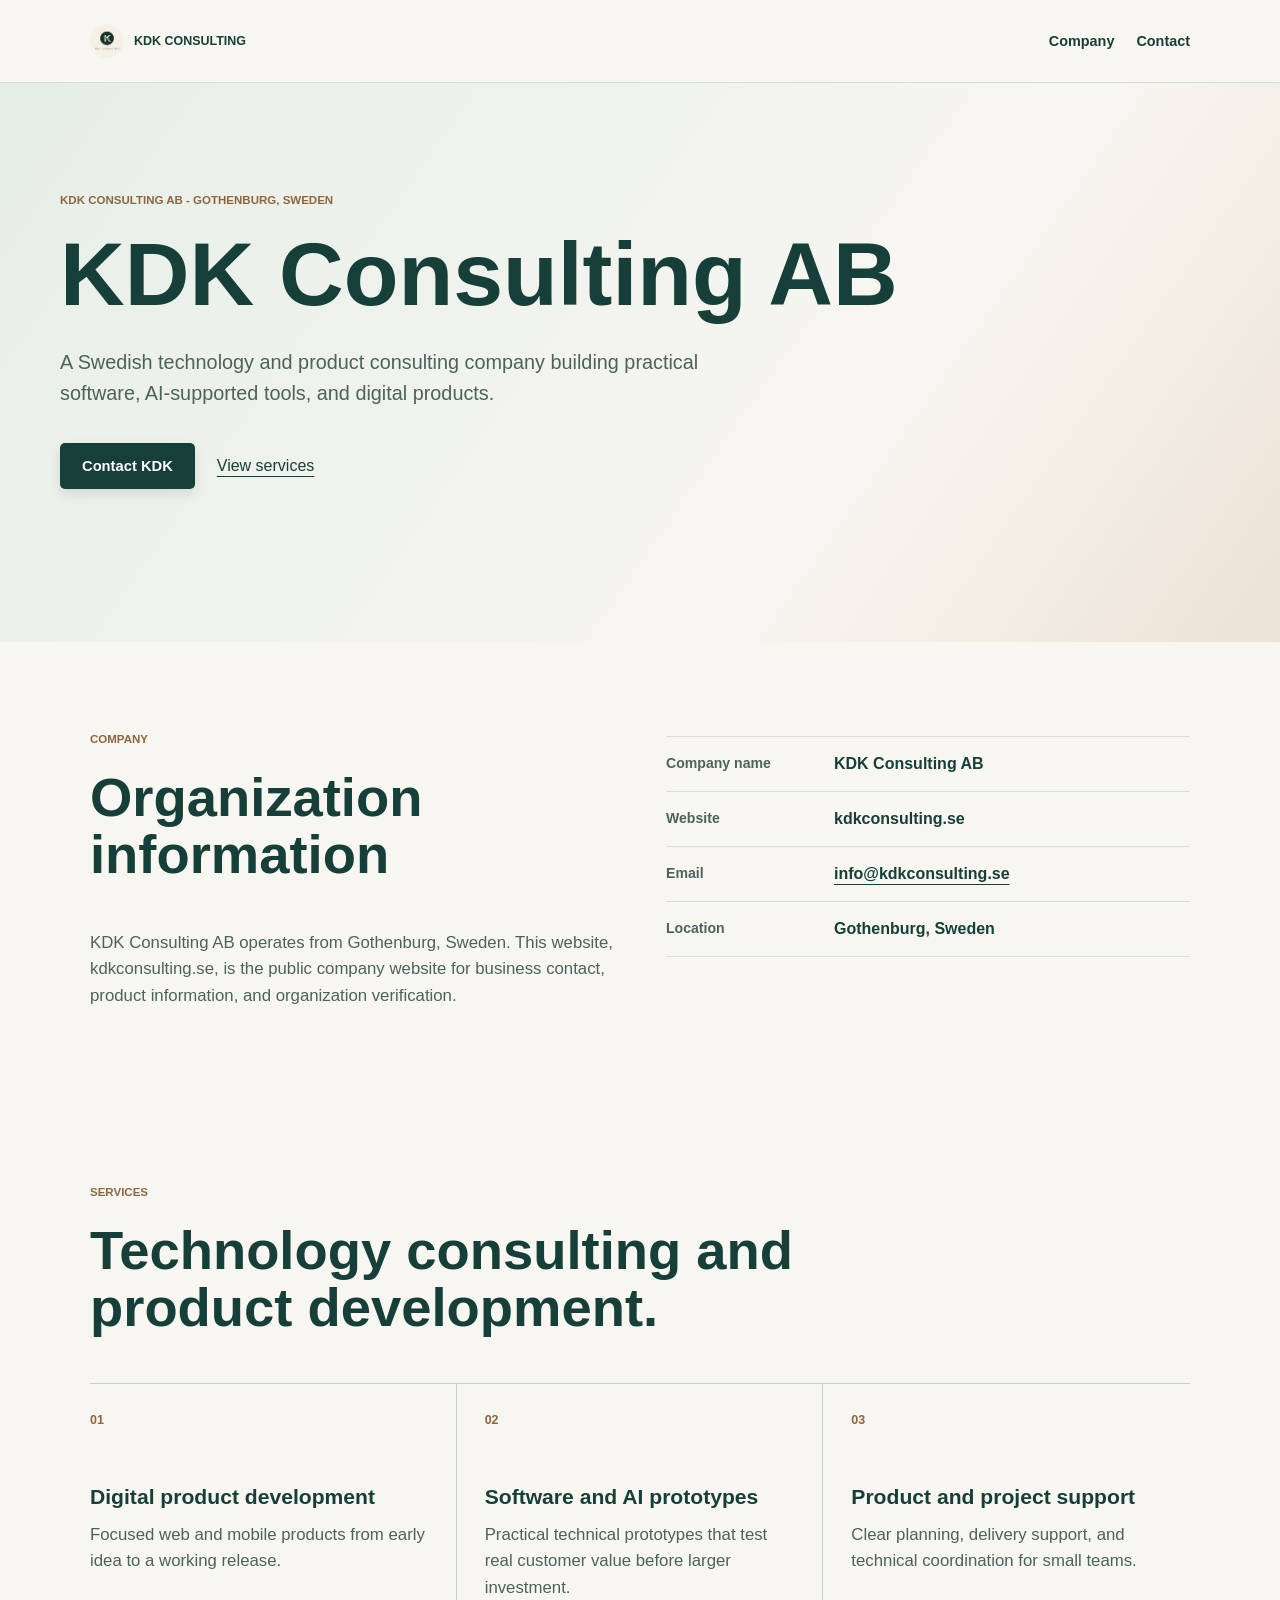
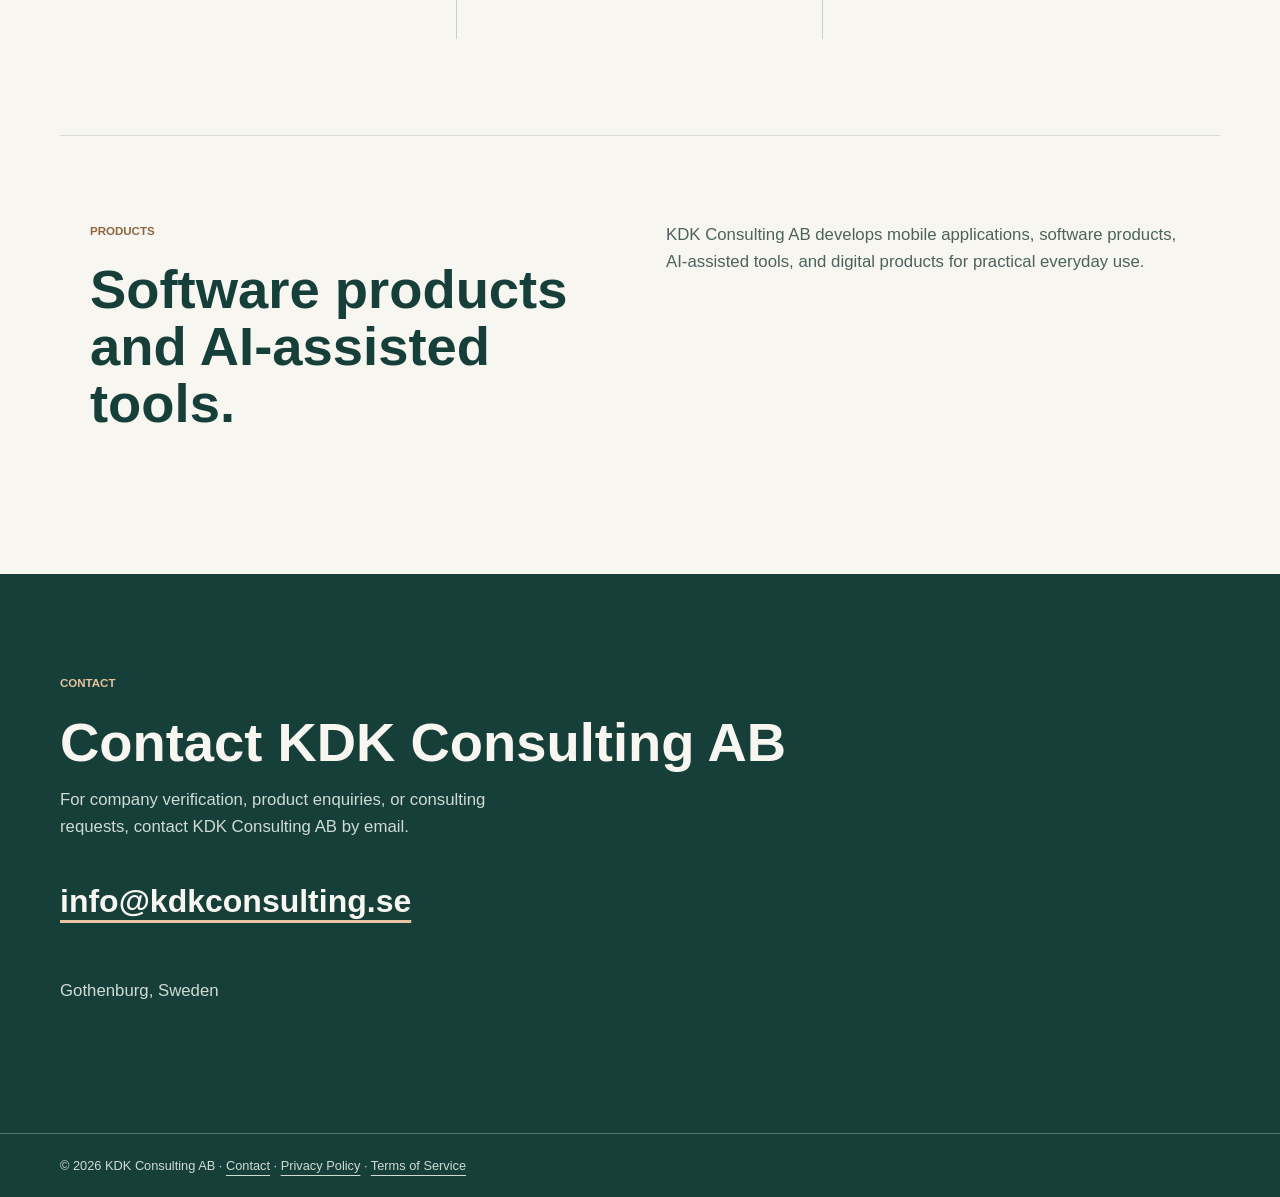
==== commit b484a126: "Keep hero headline on one desktop line" ====
--- a/docs/index.html
+++ b/docs/index.html
@@ -80,7 +80,7 @@
         font-size: 5.6rem;
         line-height: .98;
         margin-bottom: 28px;
-        max-width: 780px;
+        max-width: 1120px;
       }
       h2 {
         font-size: 3.4rem;
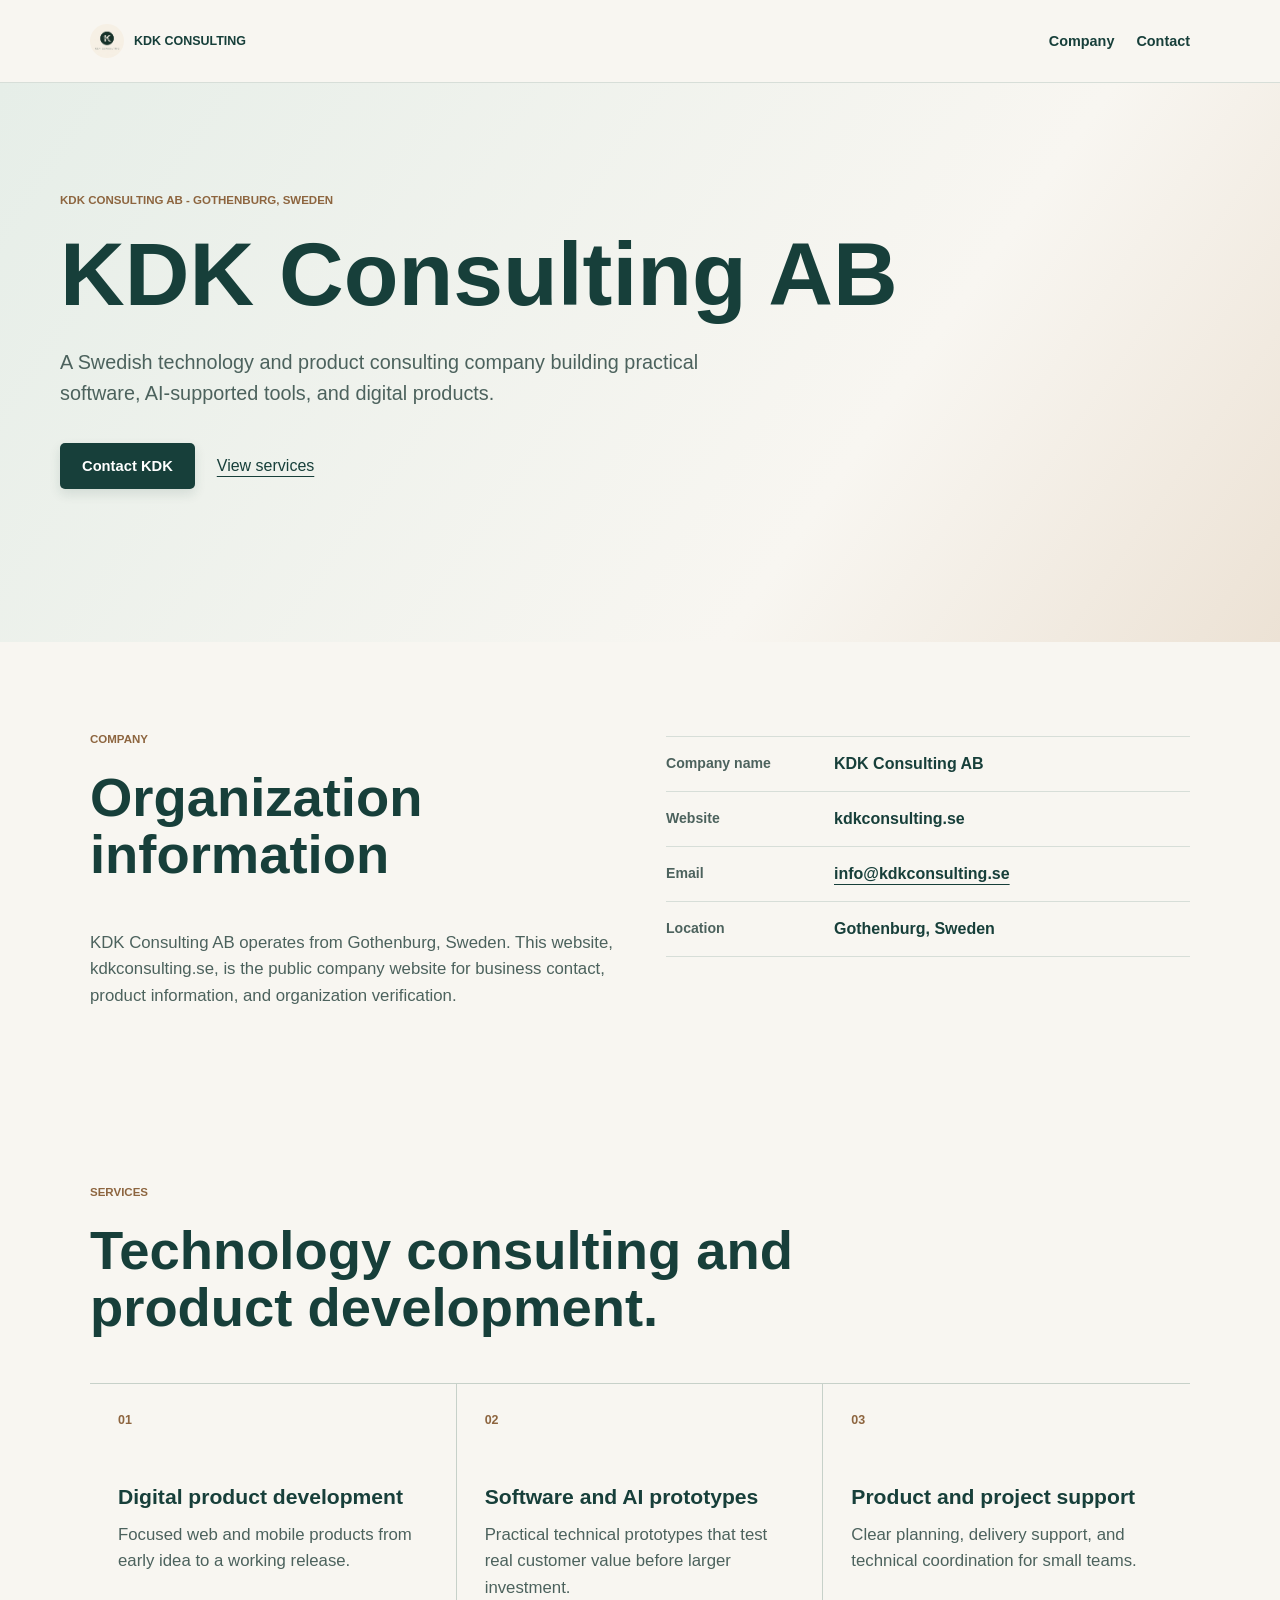
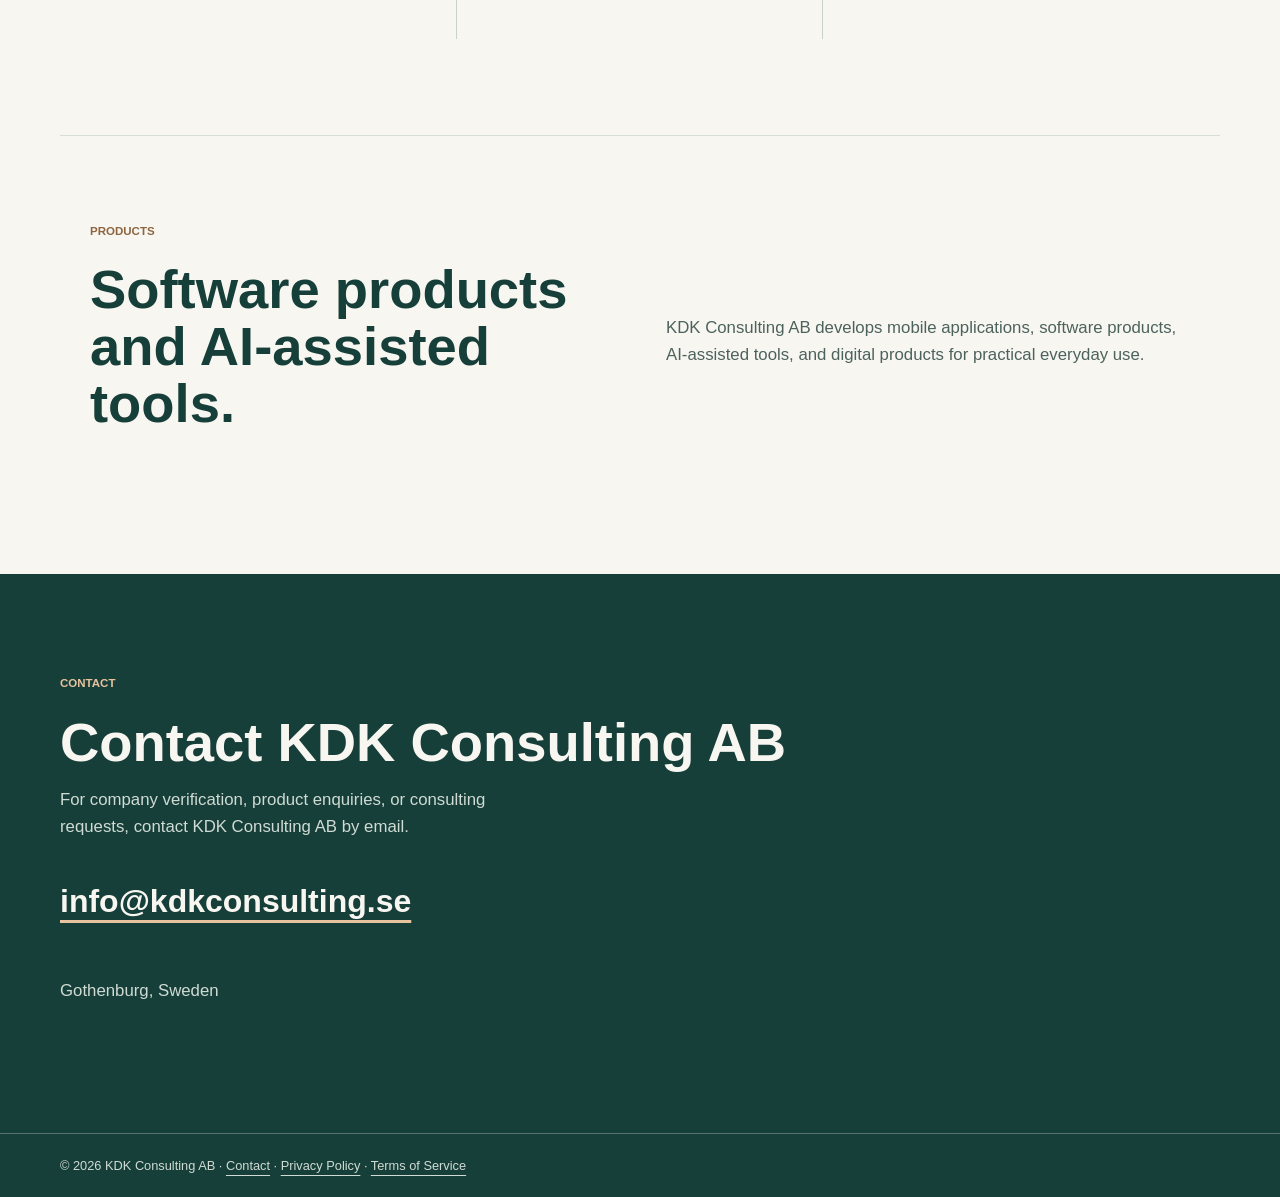
==== commit 28582b9e: "Refine service and product spacing" ====
--- a/docs/index.html
+++ b/docs/index.html
@@ -141,7 +141,7 @@
       .service-grid article {
         border-right: 1px solid #c7d1c9;
         min-height: 245px;
-        padding: 26px 28px 20px 0;
+        padding: 26px 28px 20px;
         transition: border-color 220ms ease, box-shadow 220ms ease, transform 220ms ease;
       }
       .service-grid article:hover {
@@ -149,7 +149,6 @@
         box-shadow: 0 14px 34px rgb(23 63 58 / 10%);
         transform: translateY(-5px);
       }
-      .service-grid article + article { padding-left: 28px; }
       .service-grid article:last-child { border-right: 0; }
       .service-grid span { color: var(--accent); font-size: .78rem; font-weight: 800; }
       .product {
@@ -159,6 +158,7 @@
         grid-template-columns: 1fr 1fr;
         padding: 86px 30px 96px;
       }
+      .product > p { align-self: center; }
       #contact {
         background: #173f3a;
         color: #f8f6f1;
@@ -195,21 +195,15 @@
       .hero-copy { animation: copy-in 650ms cubic-bezier(.22, 1, .36, 1) 140ms both; }
       .hero-cta { animation: cta-in 550ms cubic-bezier(.22, 1, .36, 1) 280ms both; }
       .motion-ready header { animation: gradient-drift 22s ease-in-out infinite alternate; }
-      .motion-ready .reveal, .motion-ready .reveal-item {
-        opacity: 0;
-        transform: translateY(50px);
-        transition: opacity 700ms cubic-bezier(.22, 1, .36, 1), transform 700ms cubic-bezier(.22, 1, .36, 1);
-      }
-      .motion-ready .reveal.is-visible, .motion-ready .reveal-item.is-visible {
-        opacity: 1;
-        transform: translateY(0);
-      }
-      .motion-ready .service-card.reveal-item.is-visible:hover { transform: translateY(-5px); }
-      .motion-ready .service-card.reveal-item:nth-child(2) { transition-delay: 110ms; }
-      .motion-ready .service-card.reveal-item:nth-child(3) { transition-delay: 220ms; }
-      .motion-ready .facts .reveal-item:nth-child(2) { transition-delay: 110ms; }
-      .motion-ready .facts .reveal-item:nth-child(3) { transition-delay: 220ms; }
-      .motion-ready .facts .reveal-item:nth-child(4) { transition-delay: 330ms; }
+      .motion-enhanced .reveal.is-visible, .motion-enhanced .reveal-item.is-visible {
+        animation: reveal-in 700ms cubic-bezier(.22, 1, .36, 1) both;
+      }
+      .motion-enhanced .service-card.reveal-item.is-visible:hover { transform: translateY(-5px); }
+      .motion-enhanced .service-card.reveal-item:nth-child(2) { animation-delay: 110ms; }
+      .motion-enhanced .service-card.reveal-item:nth-child(3) { animation-delay: 220ms; }
+      .motion-enhanced .facts .reveal-item:nth-child(2) { animation-delay: 110ms; }
+      .motion-enhanced .facts .reveal-item:nth-child(3) { animation-delay: 220ms; }
+      .motion-enhanced .facts .reveal-item:nth-child(4) { animation-delay: 330ms; }
       @keyframes nav-in {
         from { opacity: 0; transform: translateY(-16px); }
         to { opacity: 1; transform: translateY(0); }
@@ -225,6 +219,10 @@
       @keyframes cta-in {
         from { opacity: 0; transform: translateY(20px) scale(.96); }
         to { opacity: 1; transform: translateY(0) scale(1); }
+      }
+      @keyframes reveal-in {
+        from { opacity: 0; transform: translateY(50px); }
+        to { opacity: 1; transform: translateY(0); }
       }
       @keyframes gradient-drift {
         from { background-position: 42% 45%; }
@@ -252,7 +250,7 @@
         .facts div { grid-template-columns: 1fr; gap: 6px; }
         .services { padding: 68px 24px 76px; }
         .service-grid { grid-template-columns: 1fr; }
-        .service-grid article, .service-grid article + article {
+        .service-grid article {
           border-bottom: 1px solid #c7d1c9;
           border-right: 0;
           min-height: 180px;
@@ -260,6 +258,7 @@
         }
         .service-grid article:last-child { border-bottom: 0; }
         h3 { margin-top: 28px; }
+        .product > p { align-self: start; }
         #contact { padding: 76px 24px 88px; }
         .email { font-size: 1.38rem; }
       }
@@ -359,6 +358,7 @@
 
       const reduceMotion = window.matchMedia('(prefers-reduced-motion: reduce)').matches;
       if (!reduceMotion && 'IntersectionObserver' in window) {
+        document.documentElement.classList.add('motion-enhanced');
         const observer = new IntersectionObserver((entries, currentObserver) => {
           entries.forEach((entry) => {
             if (entry.isIntersecting) {
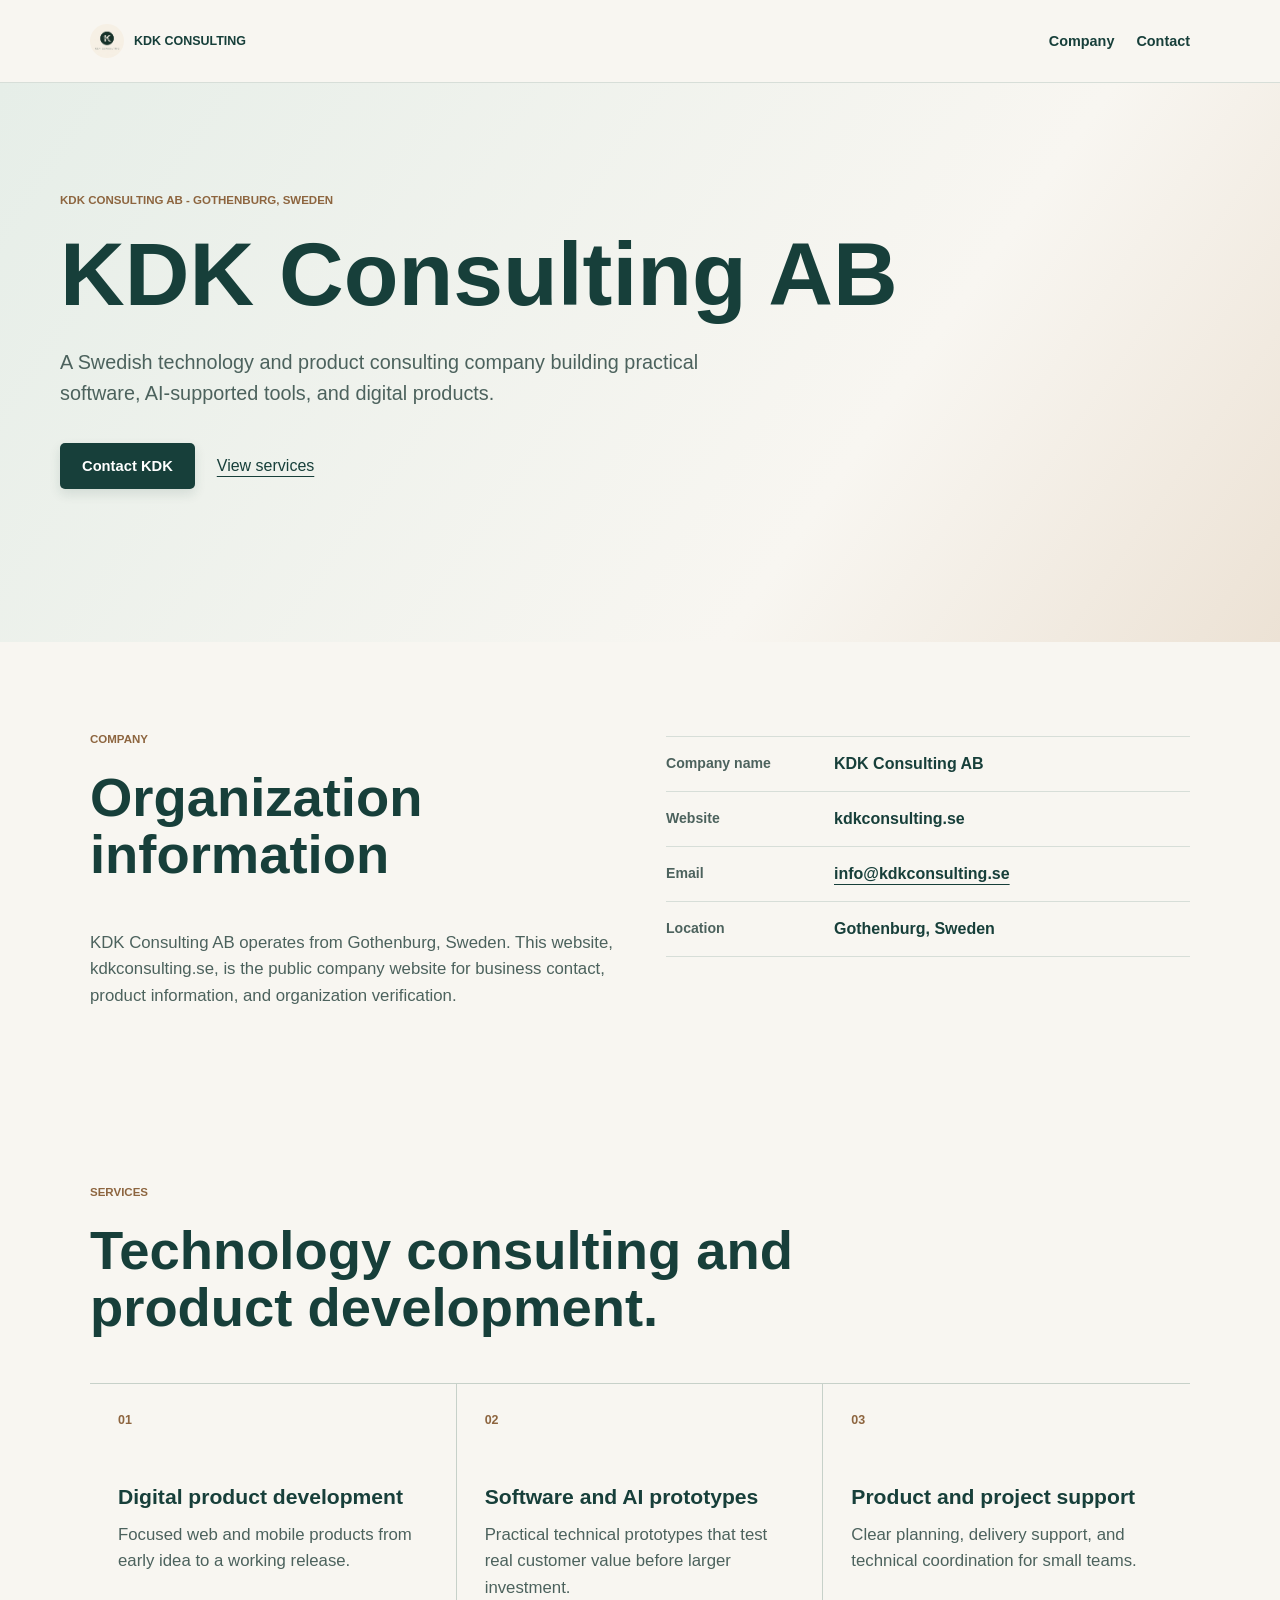
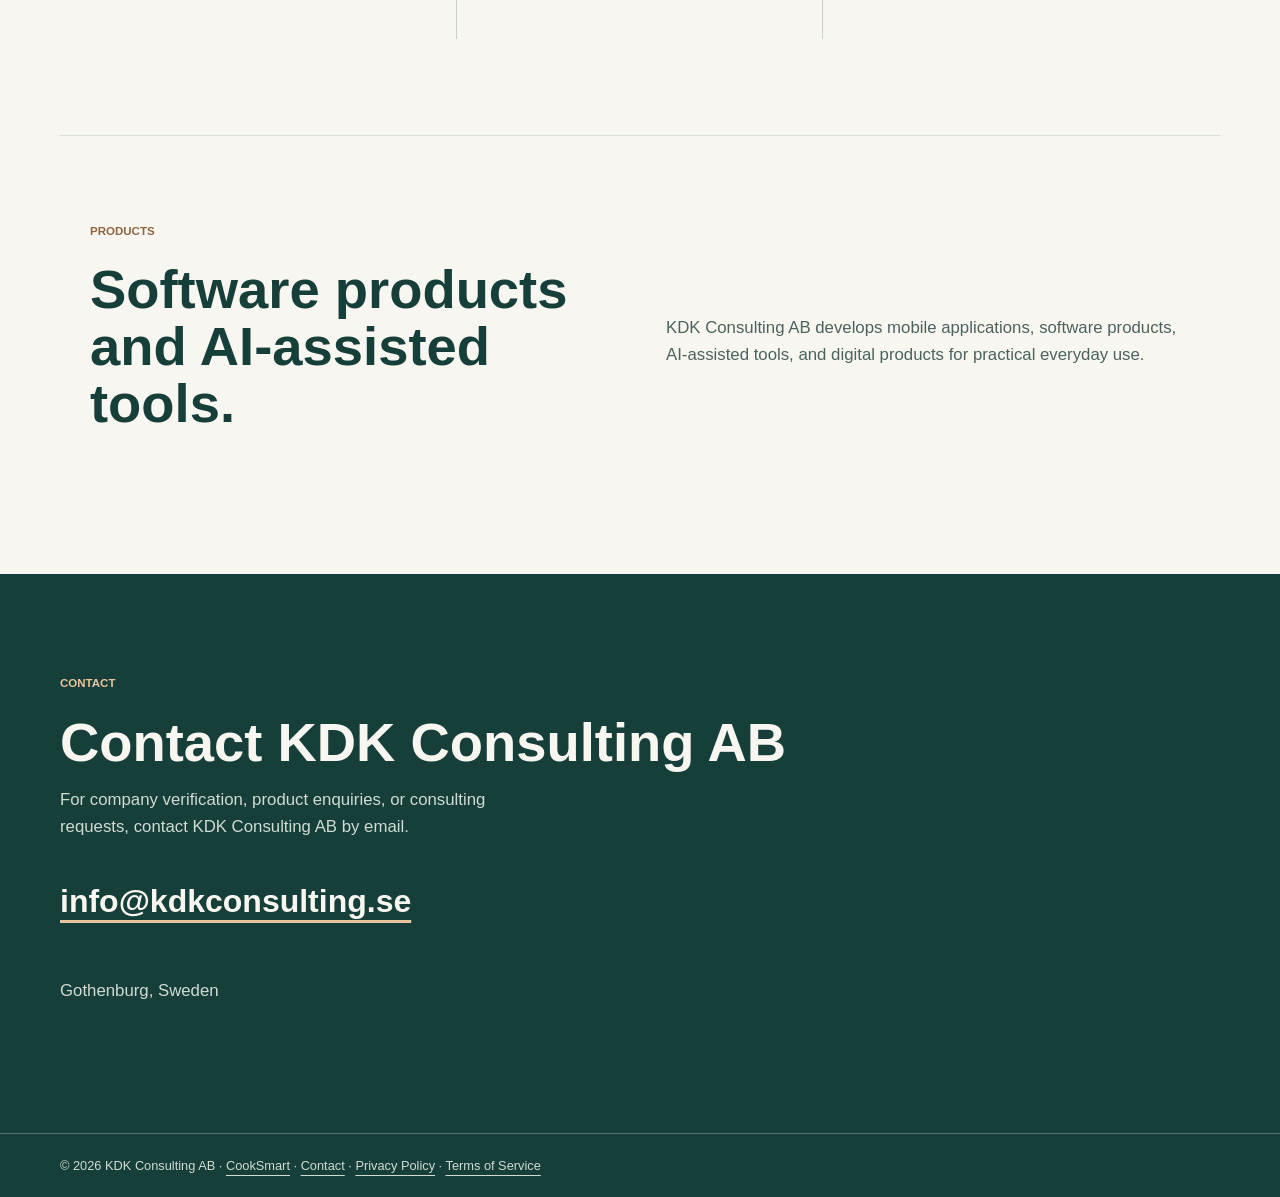
==== commit 0924209a: "Add CookSmart support and privacy pages to KDK website" ====
--- a/docs/index.html
+++ b/docs/index.html
@@ -348,7 +348,7 @@
     </section>
 
     <footer>
-      <div>© 2026 KDK Consulting AB · <a href="/contact.html">Contact</a> · <a href="/privacy.html">Privacy Policy</a> · <a href="/terms.html">Terms of Service</a></div>
+      <div>© 2026 KDK Consulting AB · <a href="/cooksmart/">CookSmart</a> · <a href="/contact.html">Contact</a> · <a href="/privacy.html">Privacy Policy</a> · <a href="/terms.html">Terms of Service</a></div>
     </footer>
     <script>
       const nav = document.querySelector('nav');
